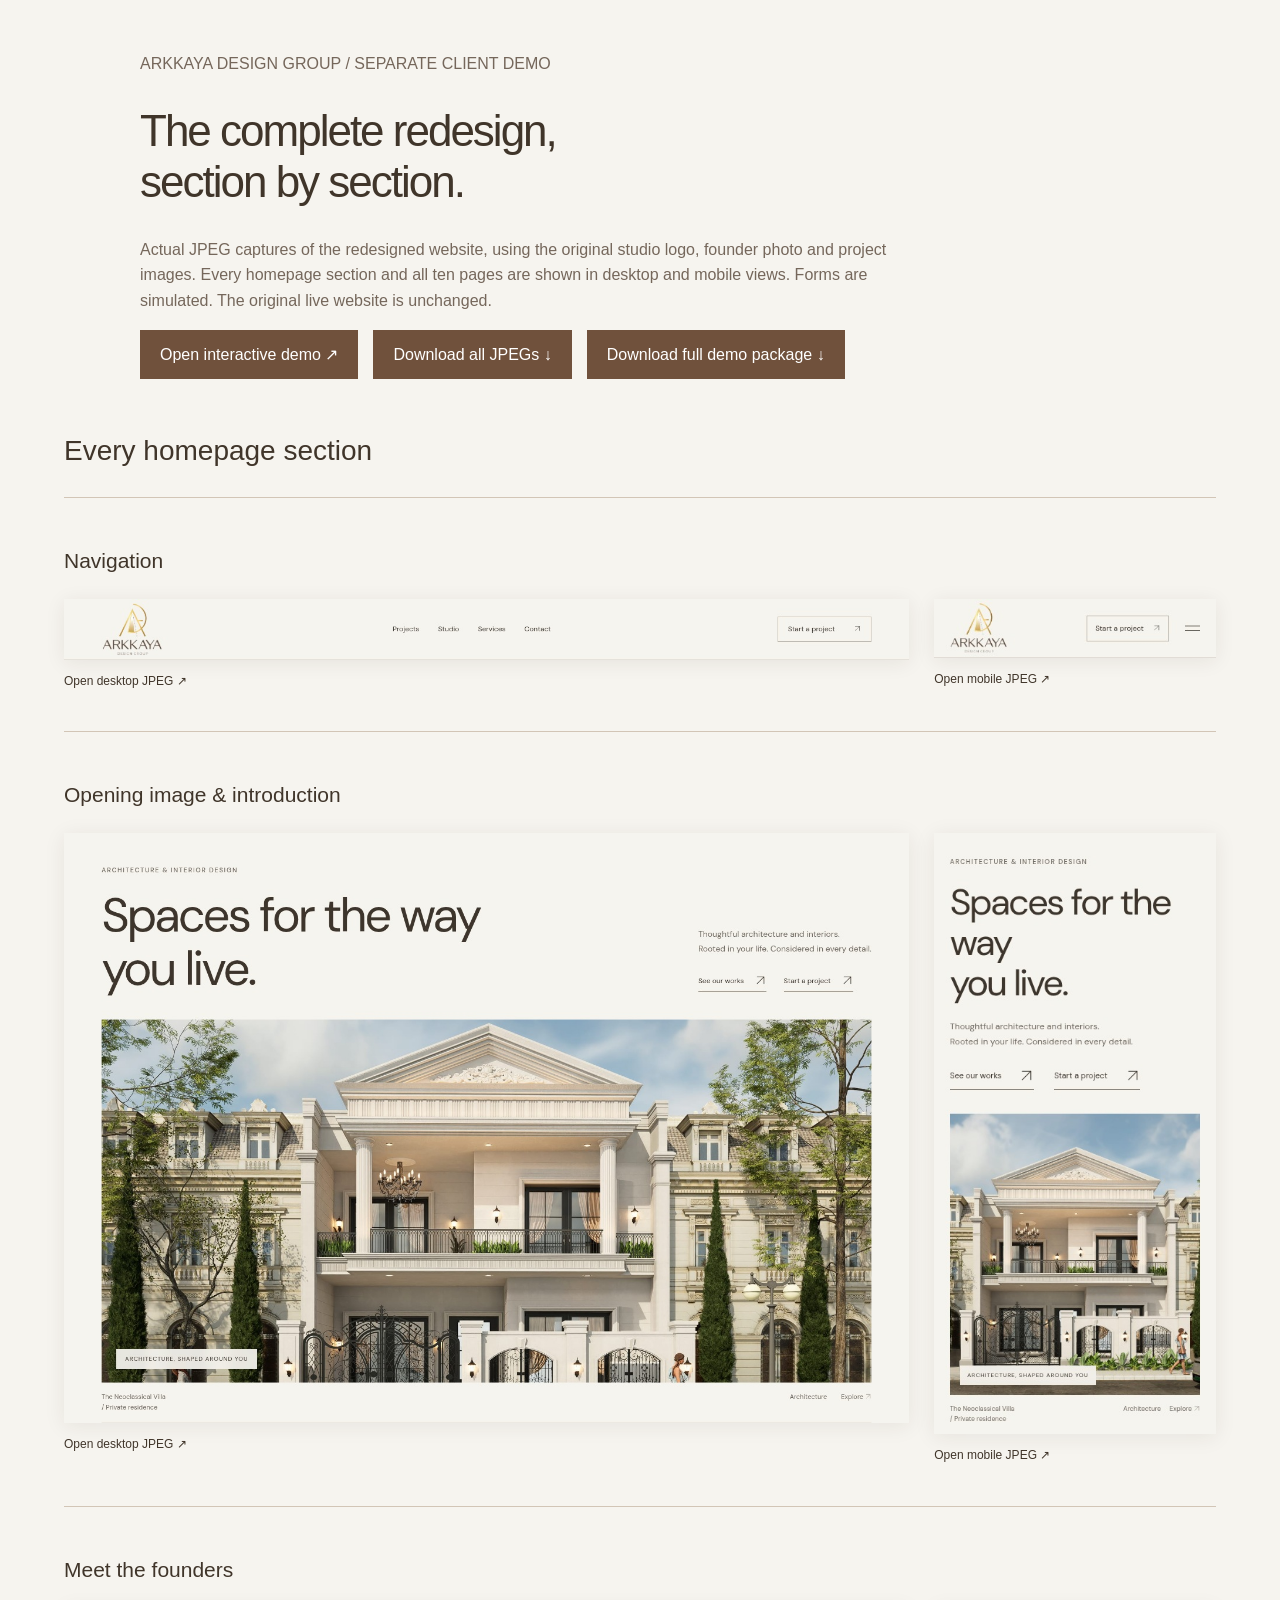
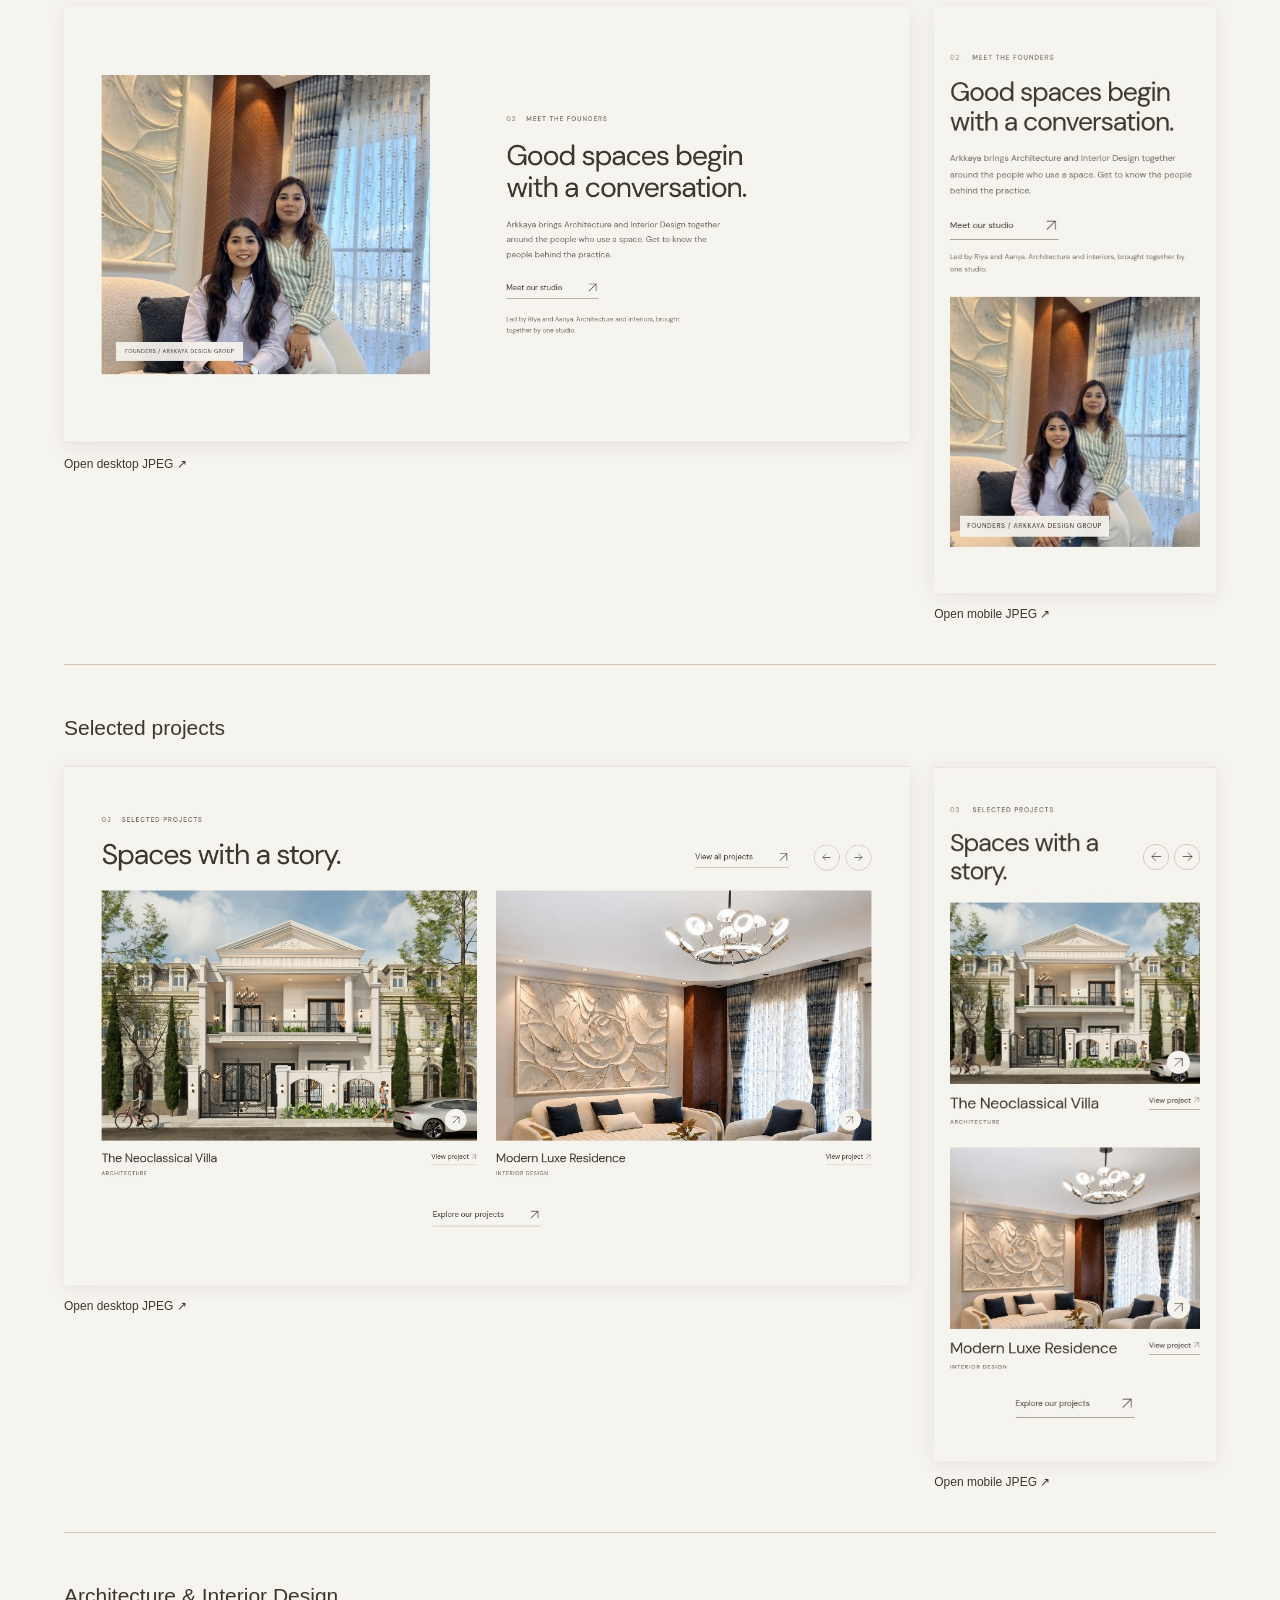
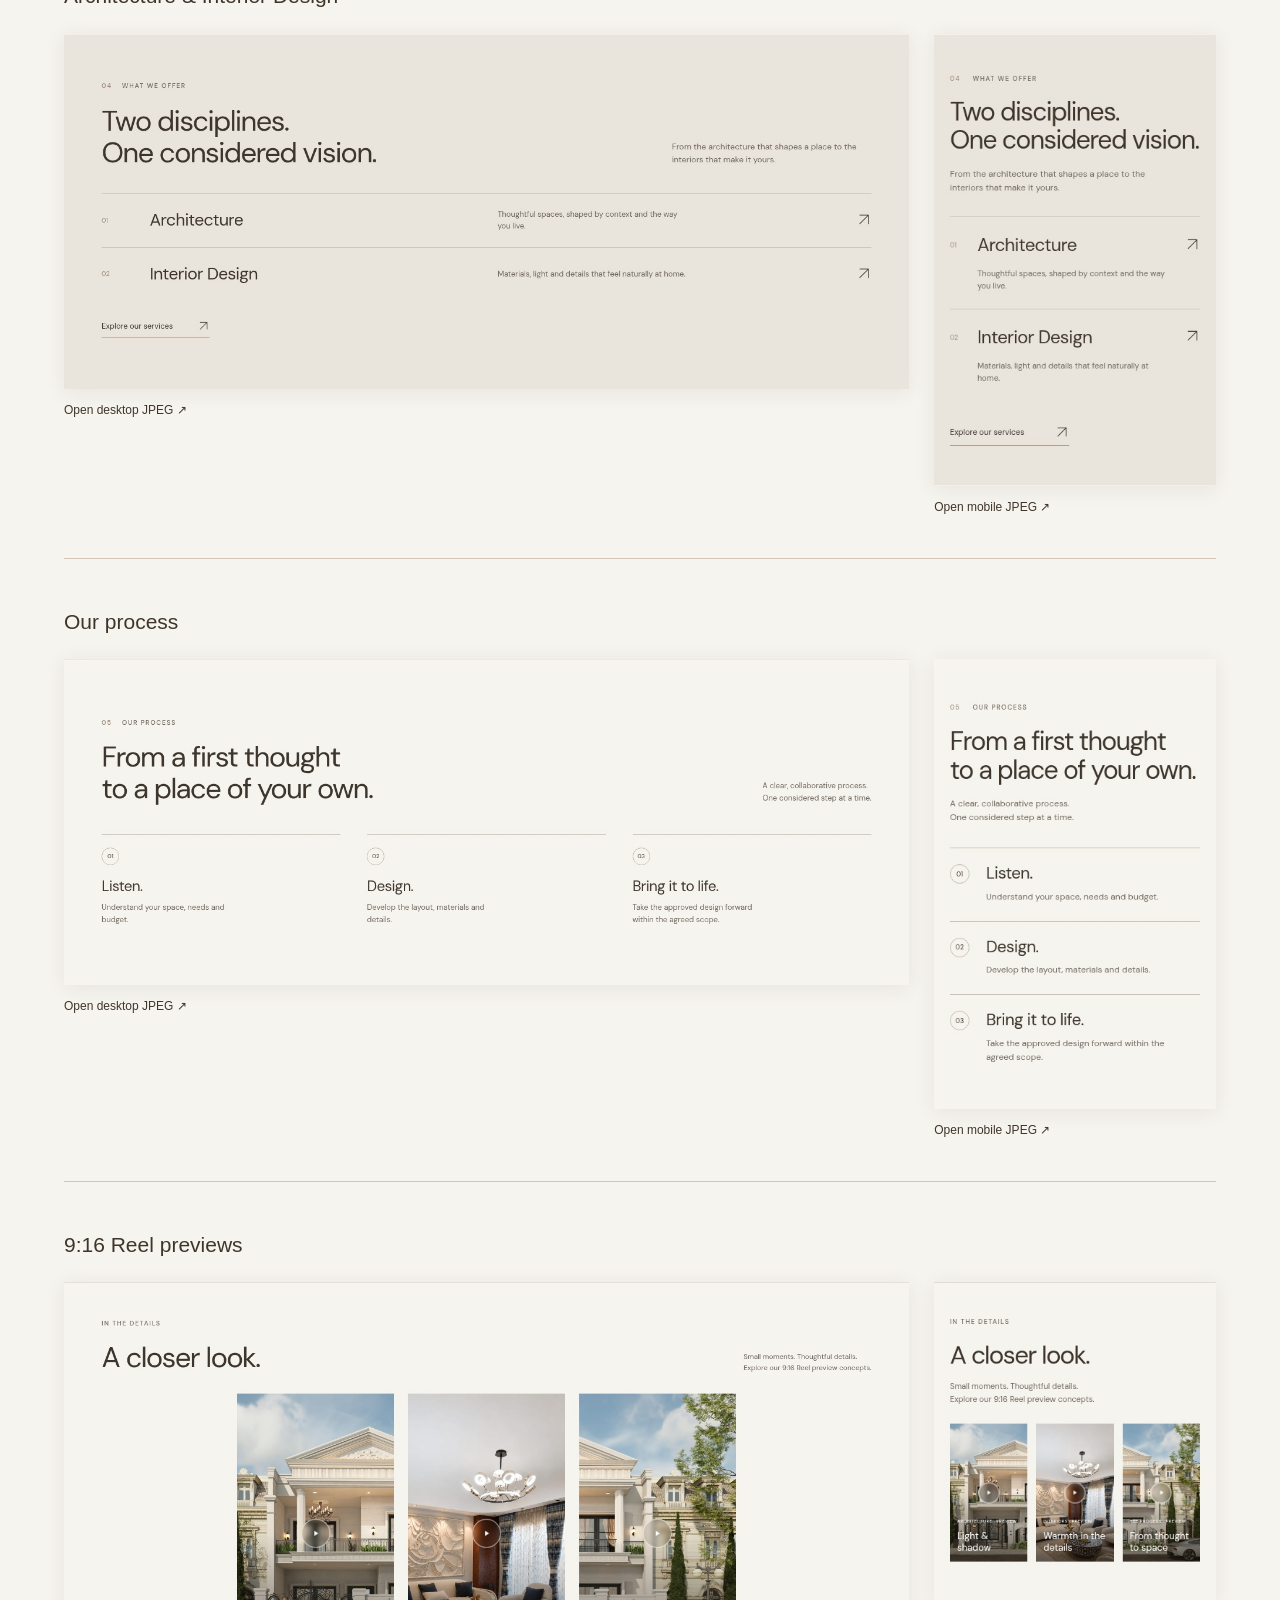
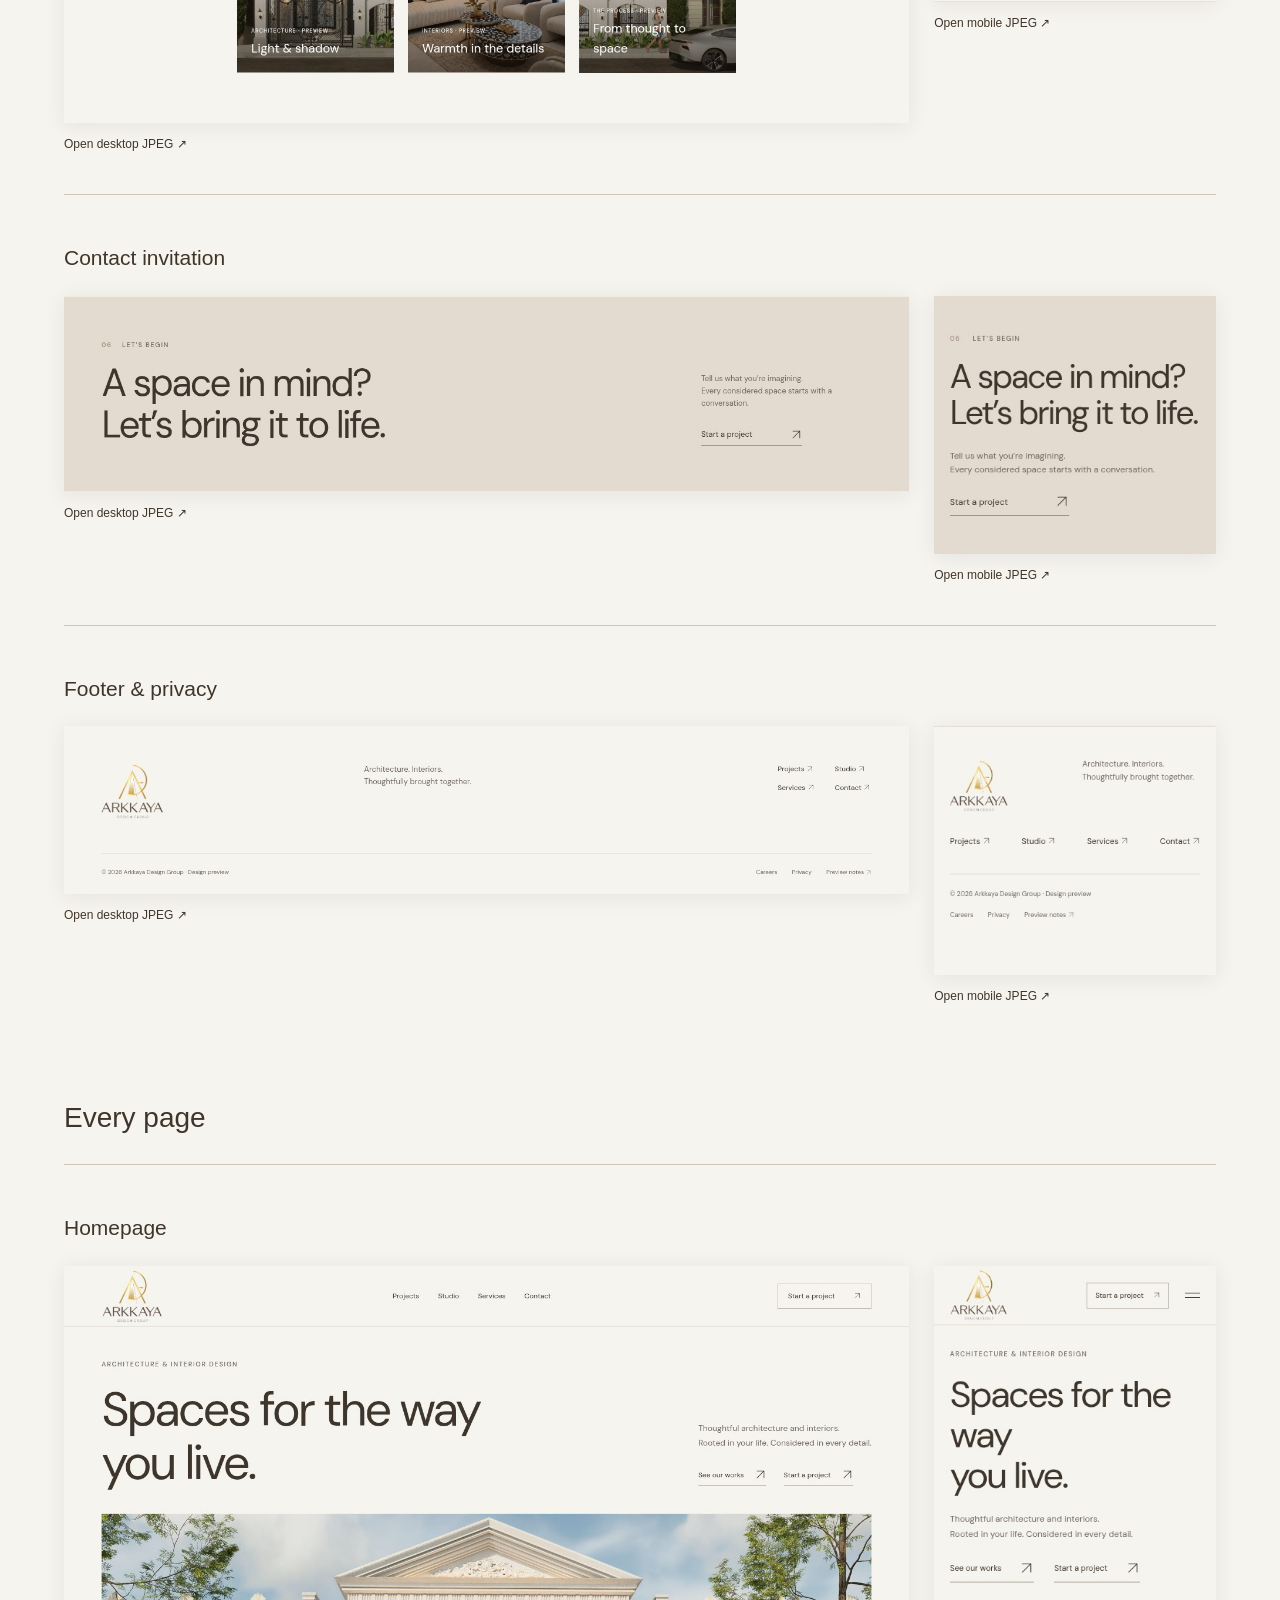
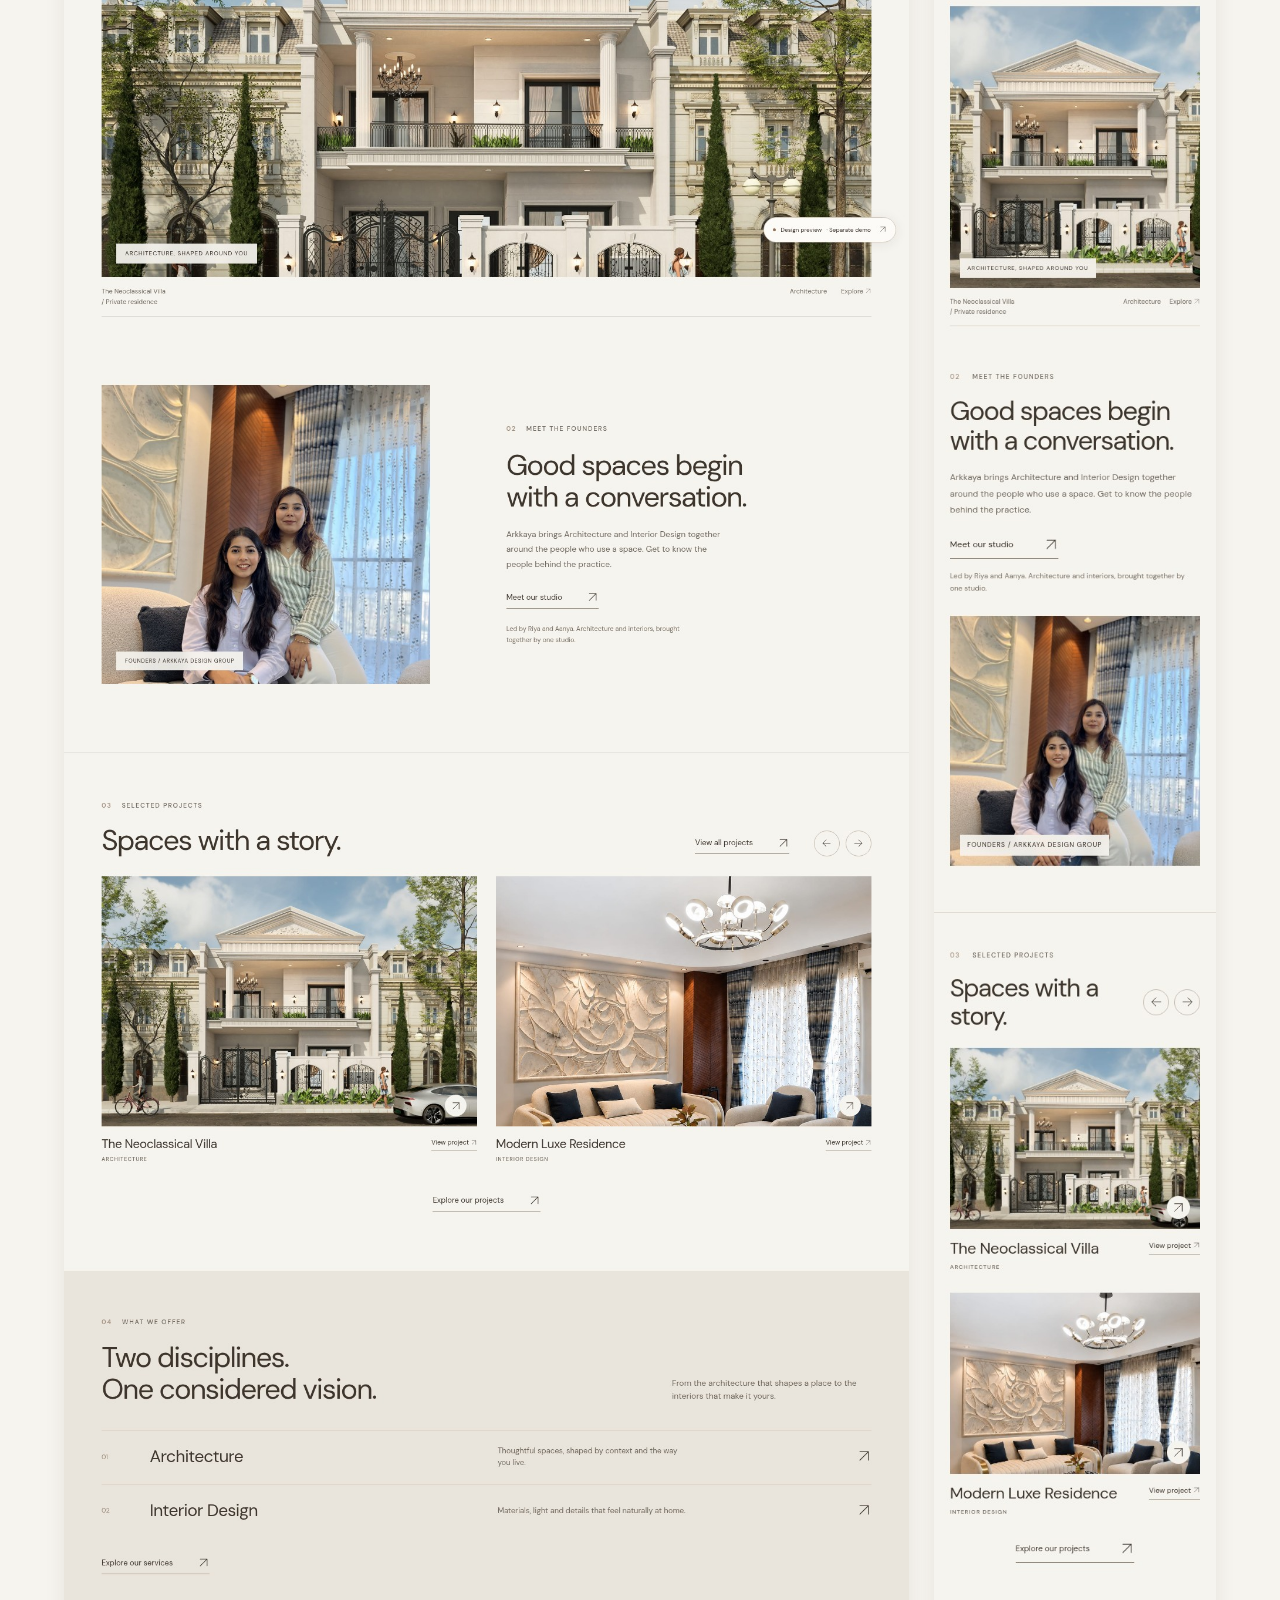
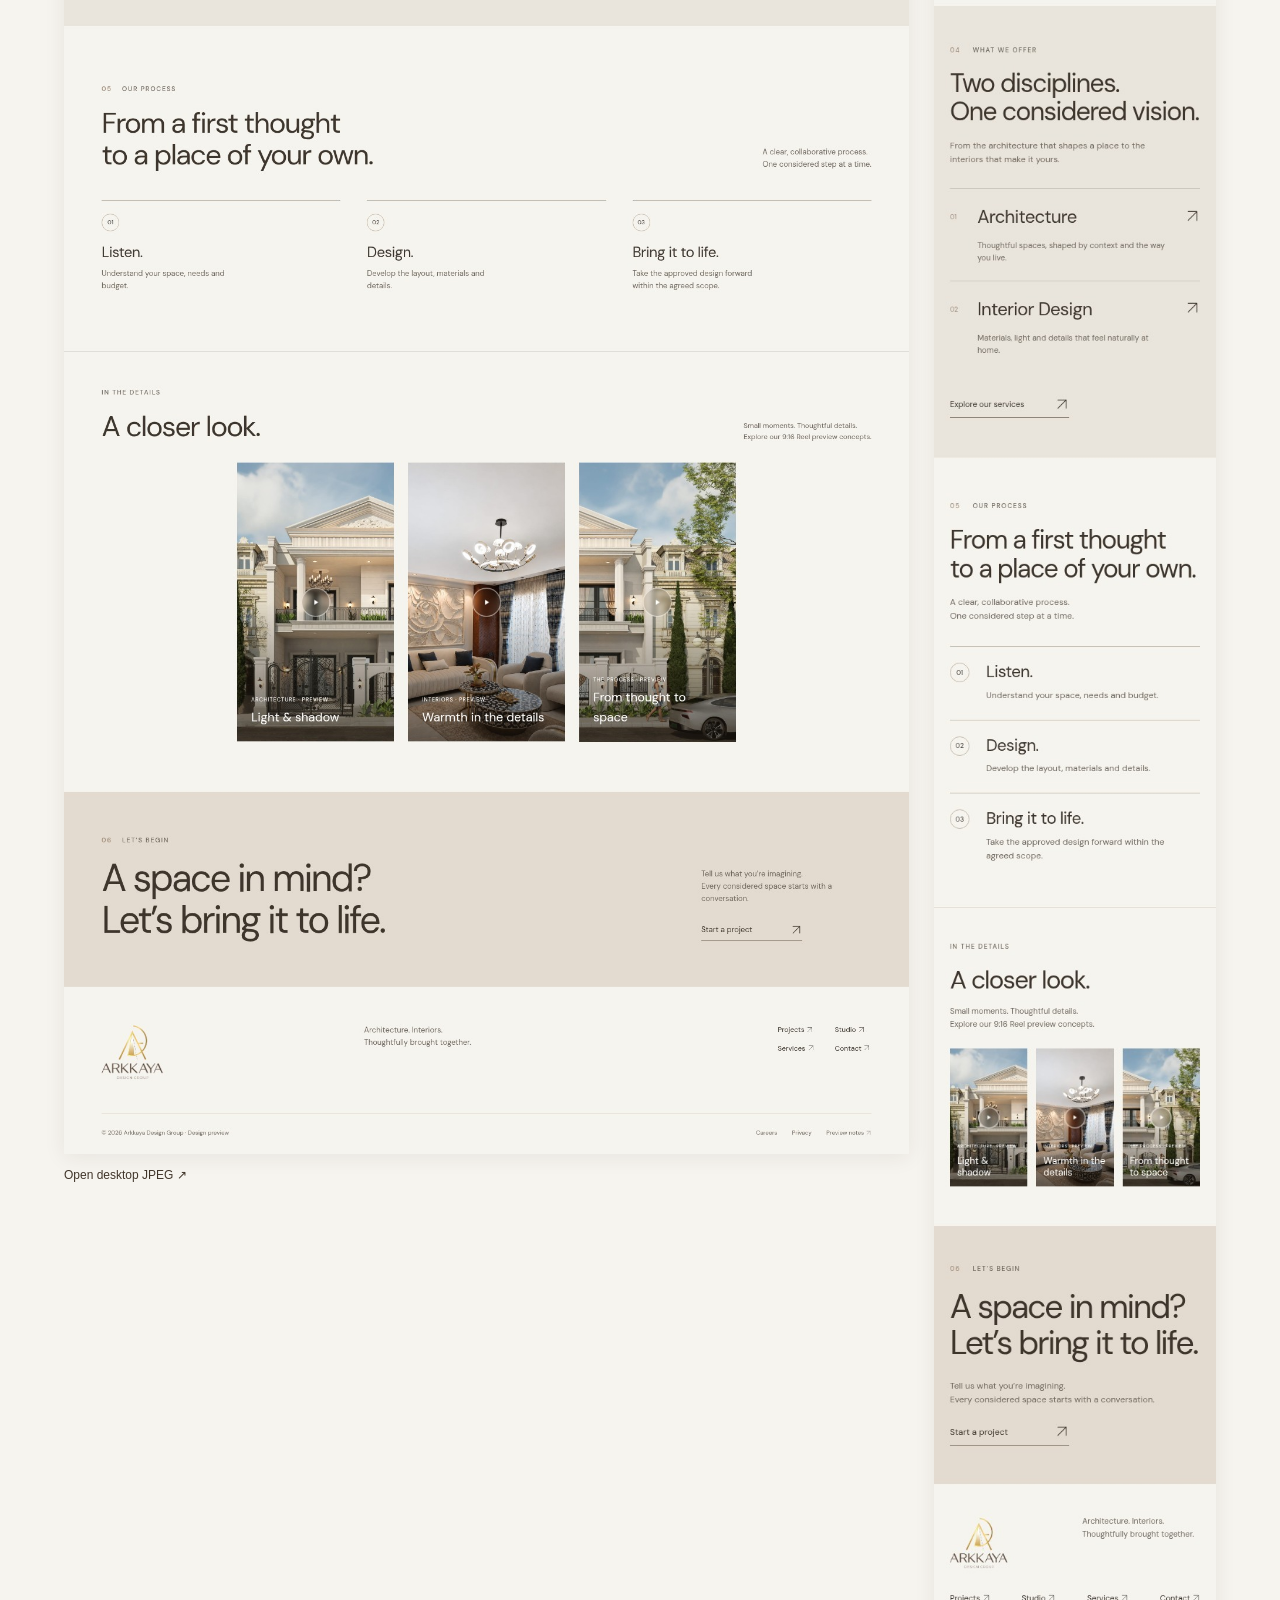
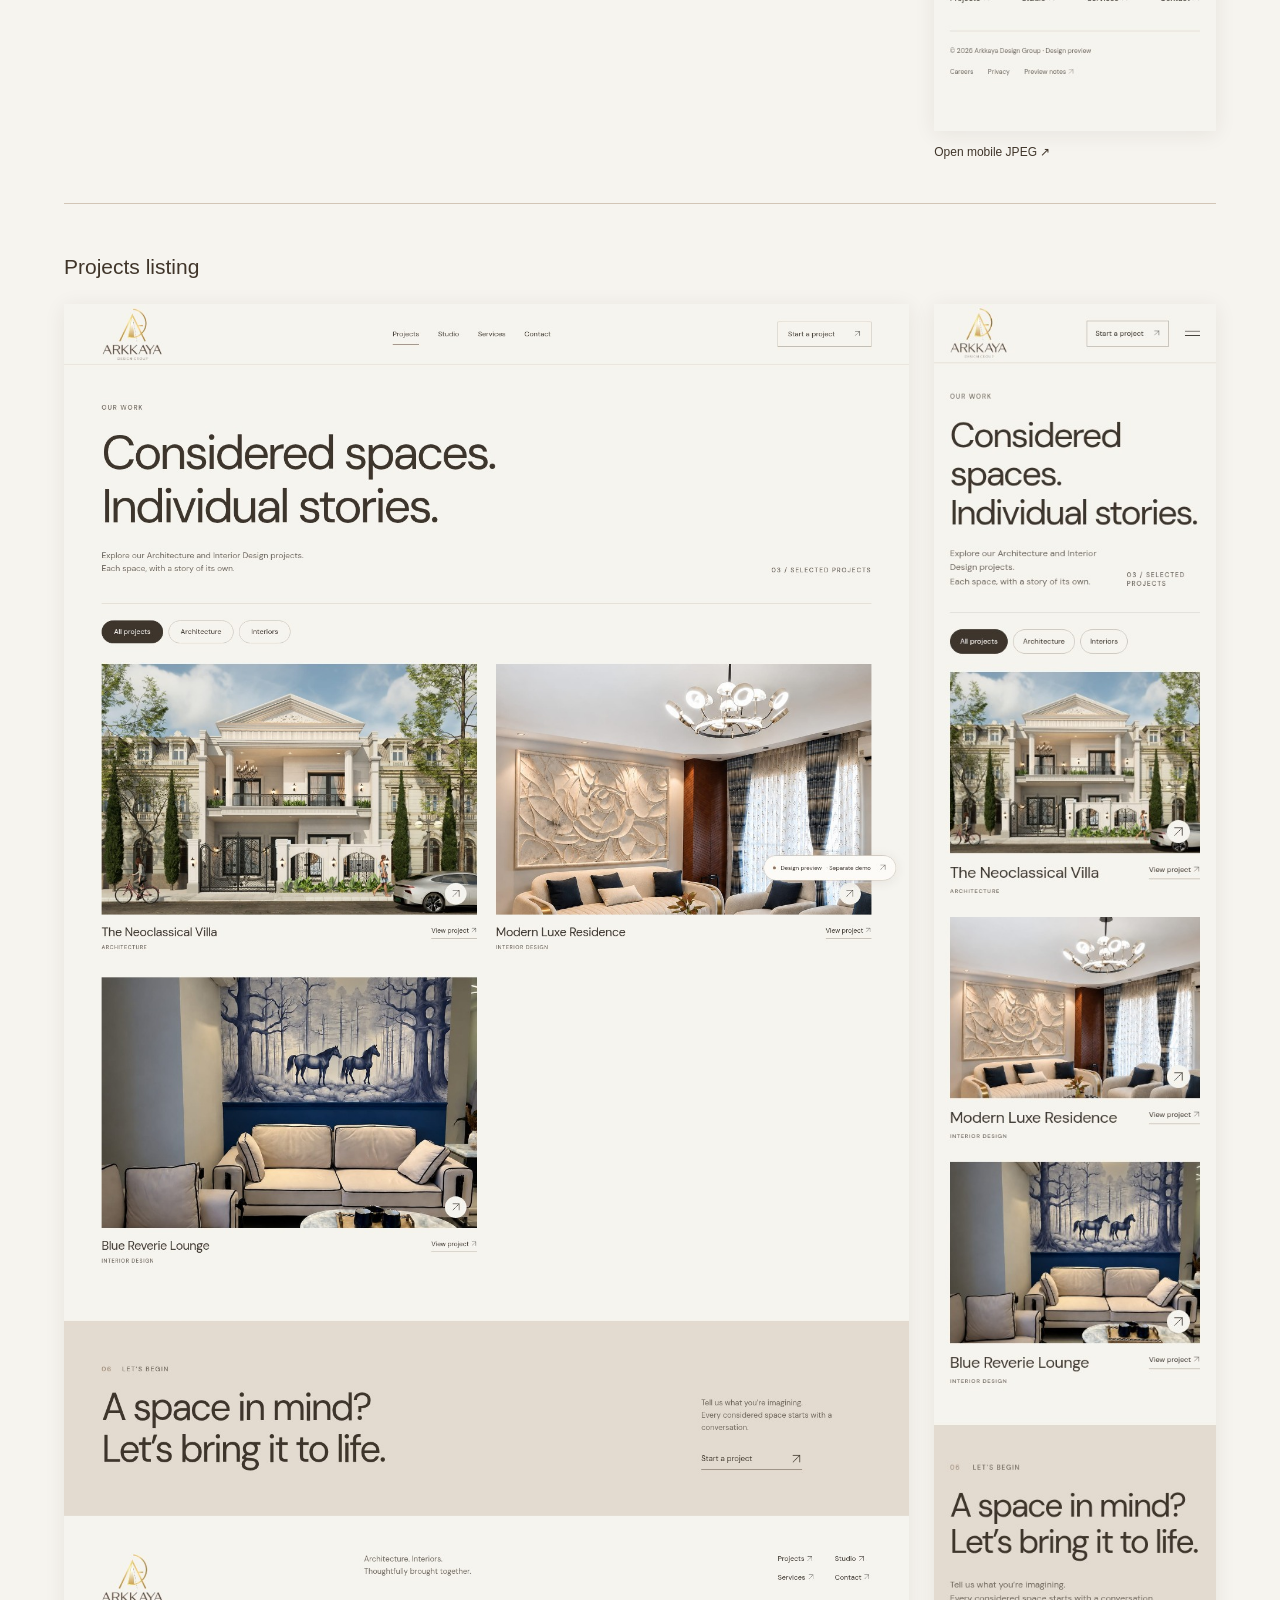
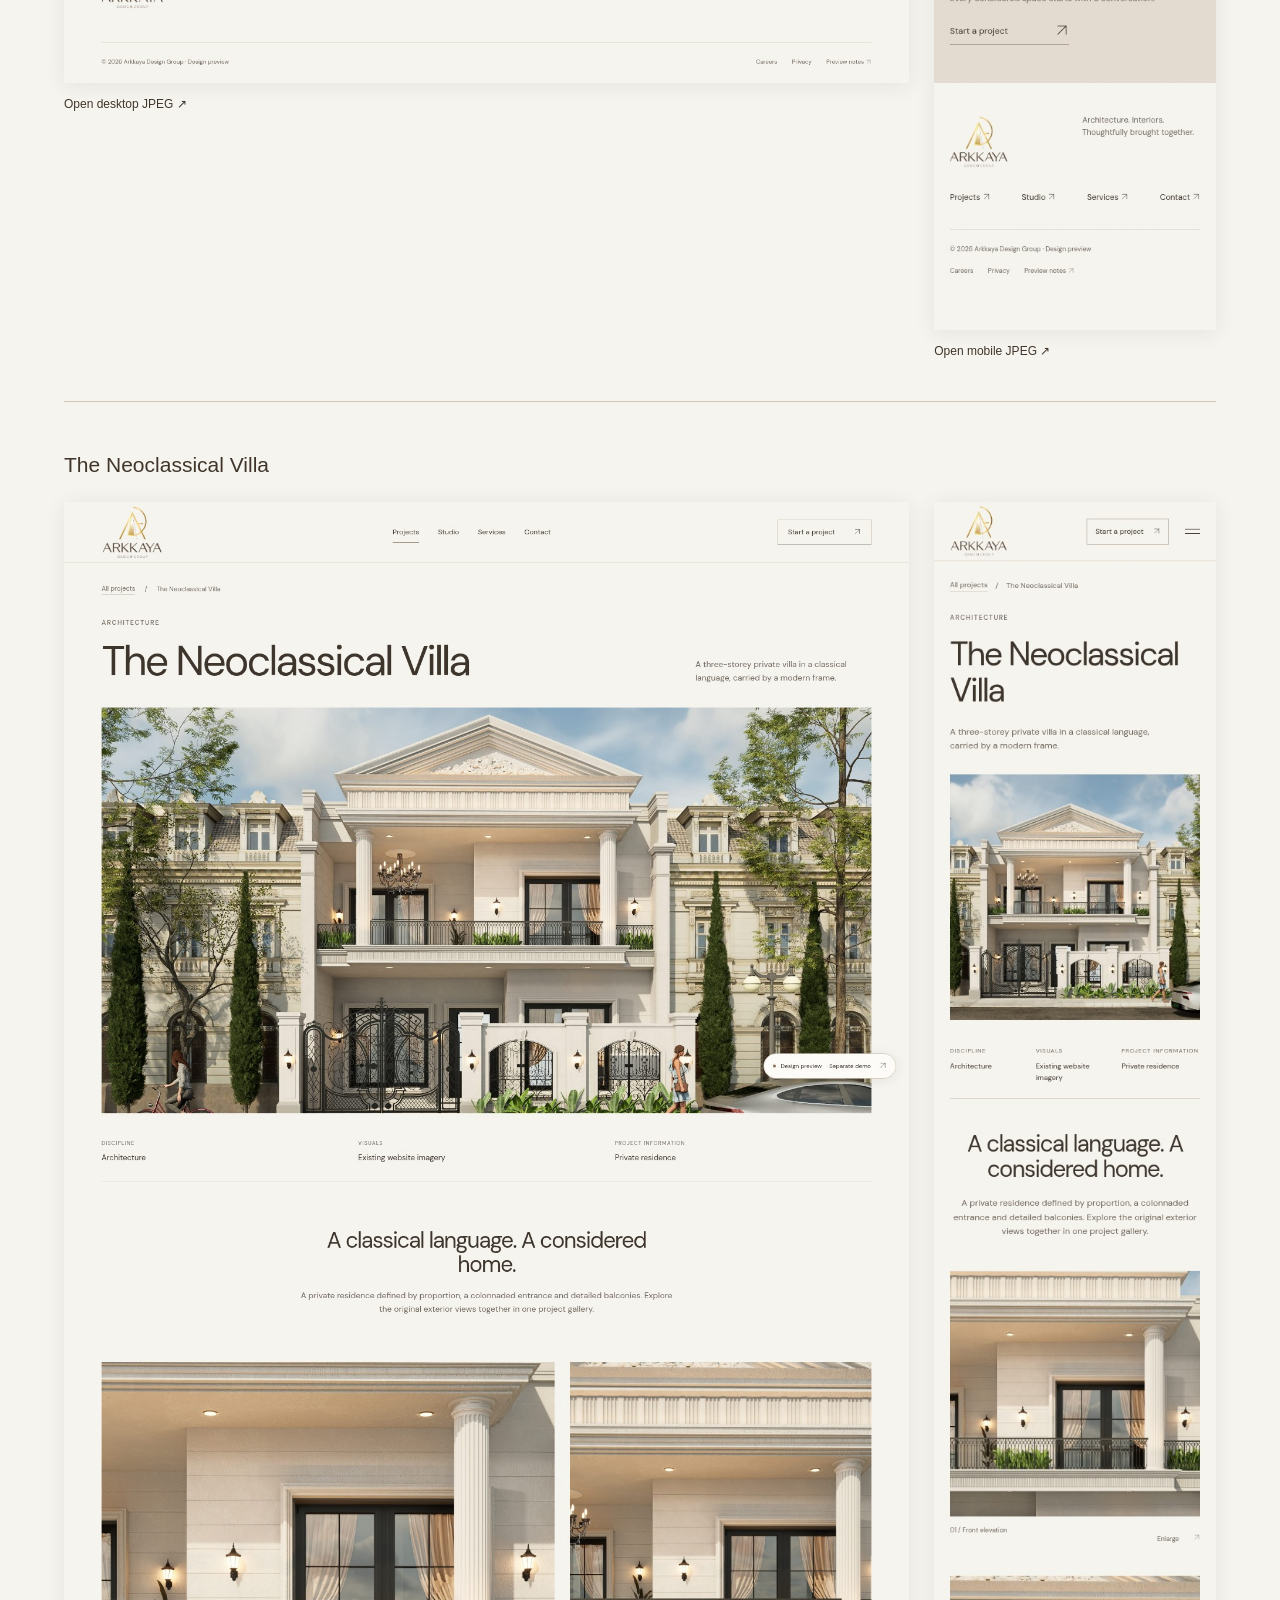
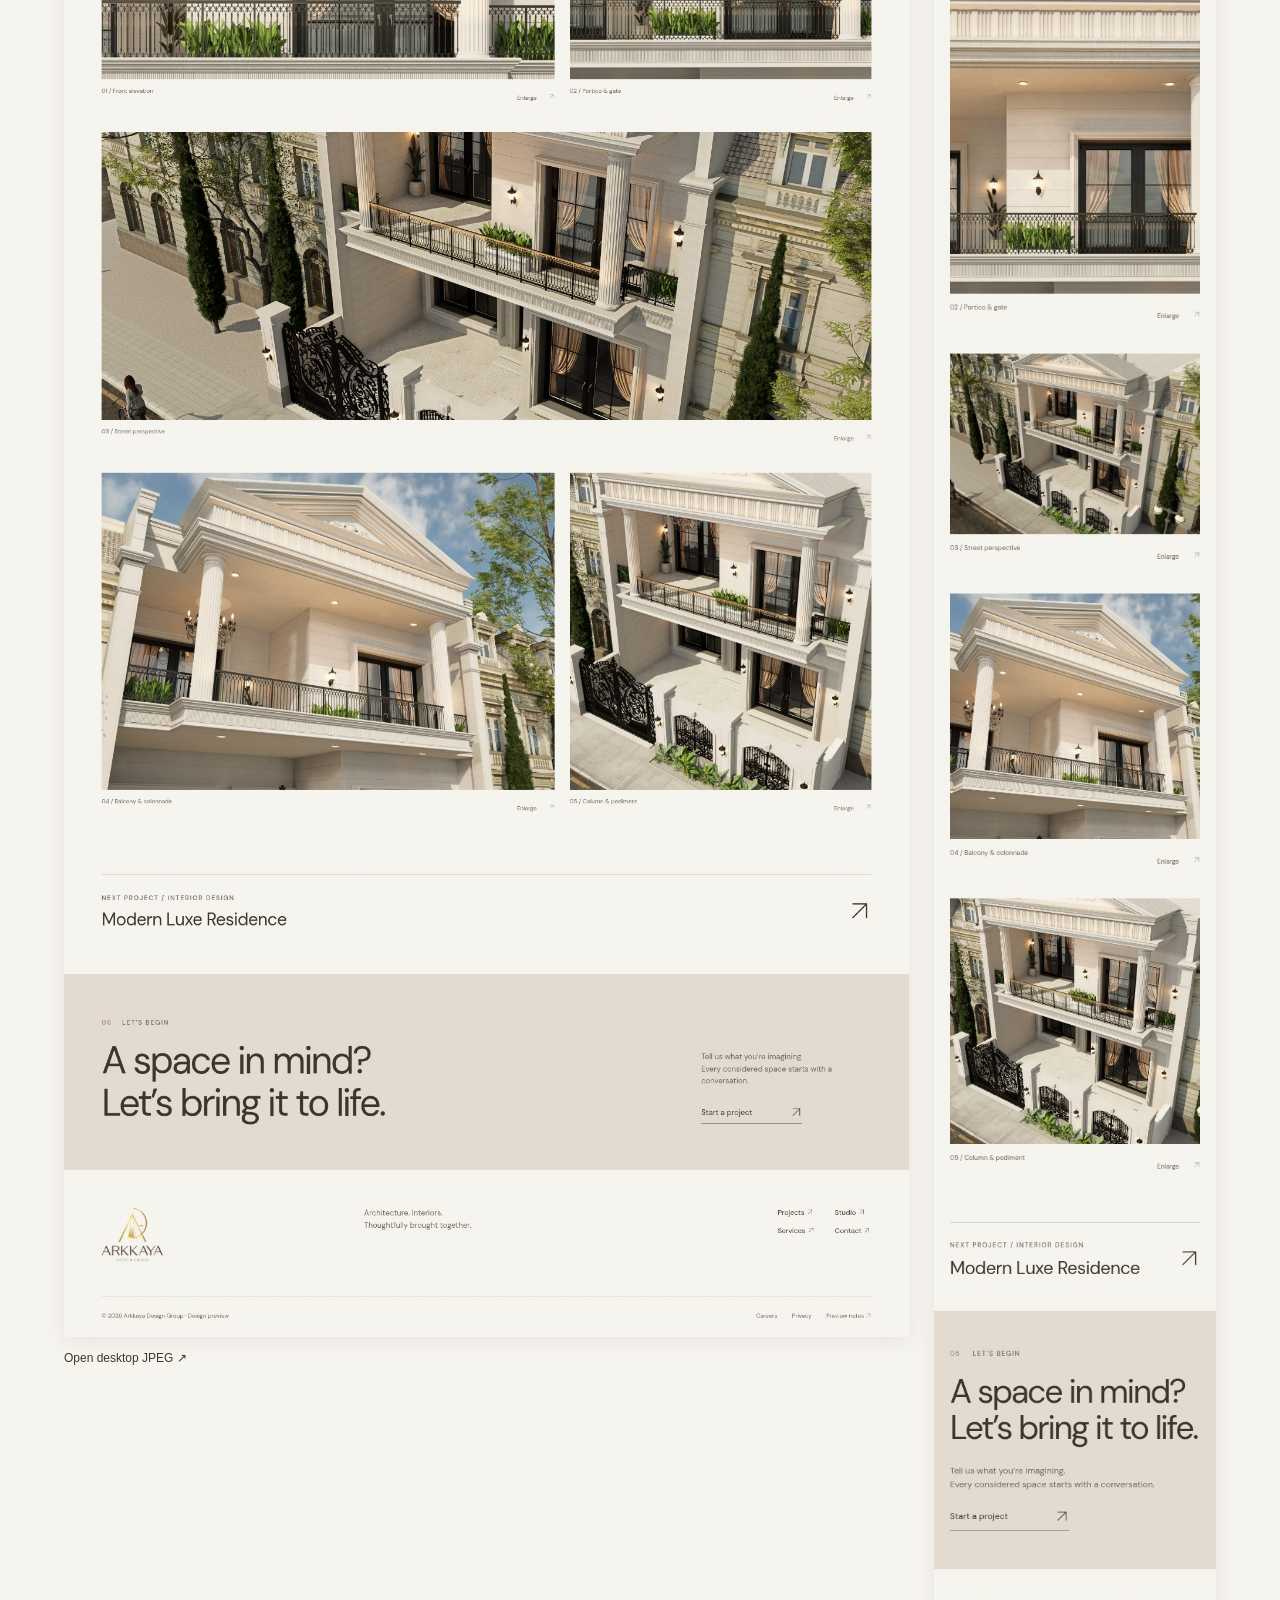
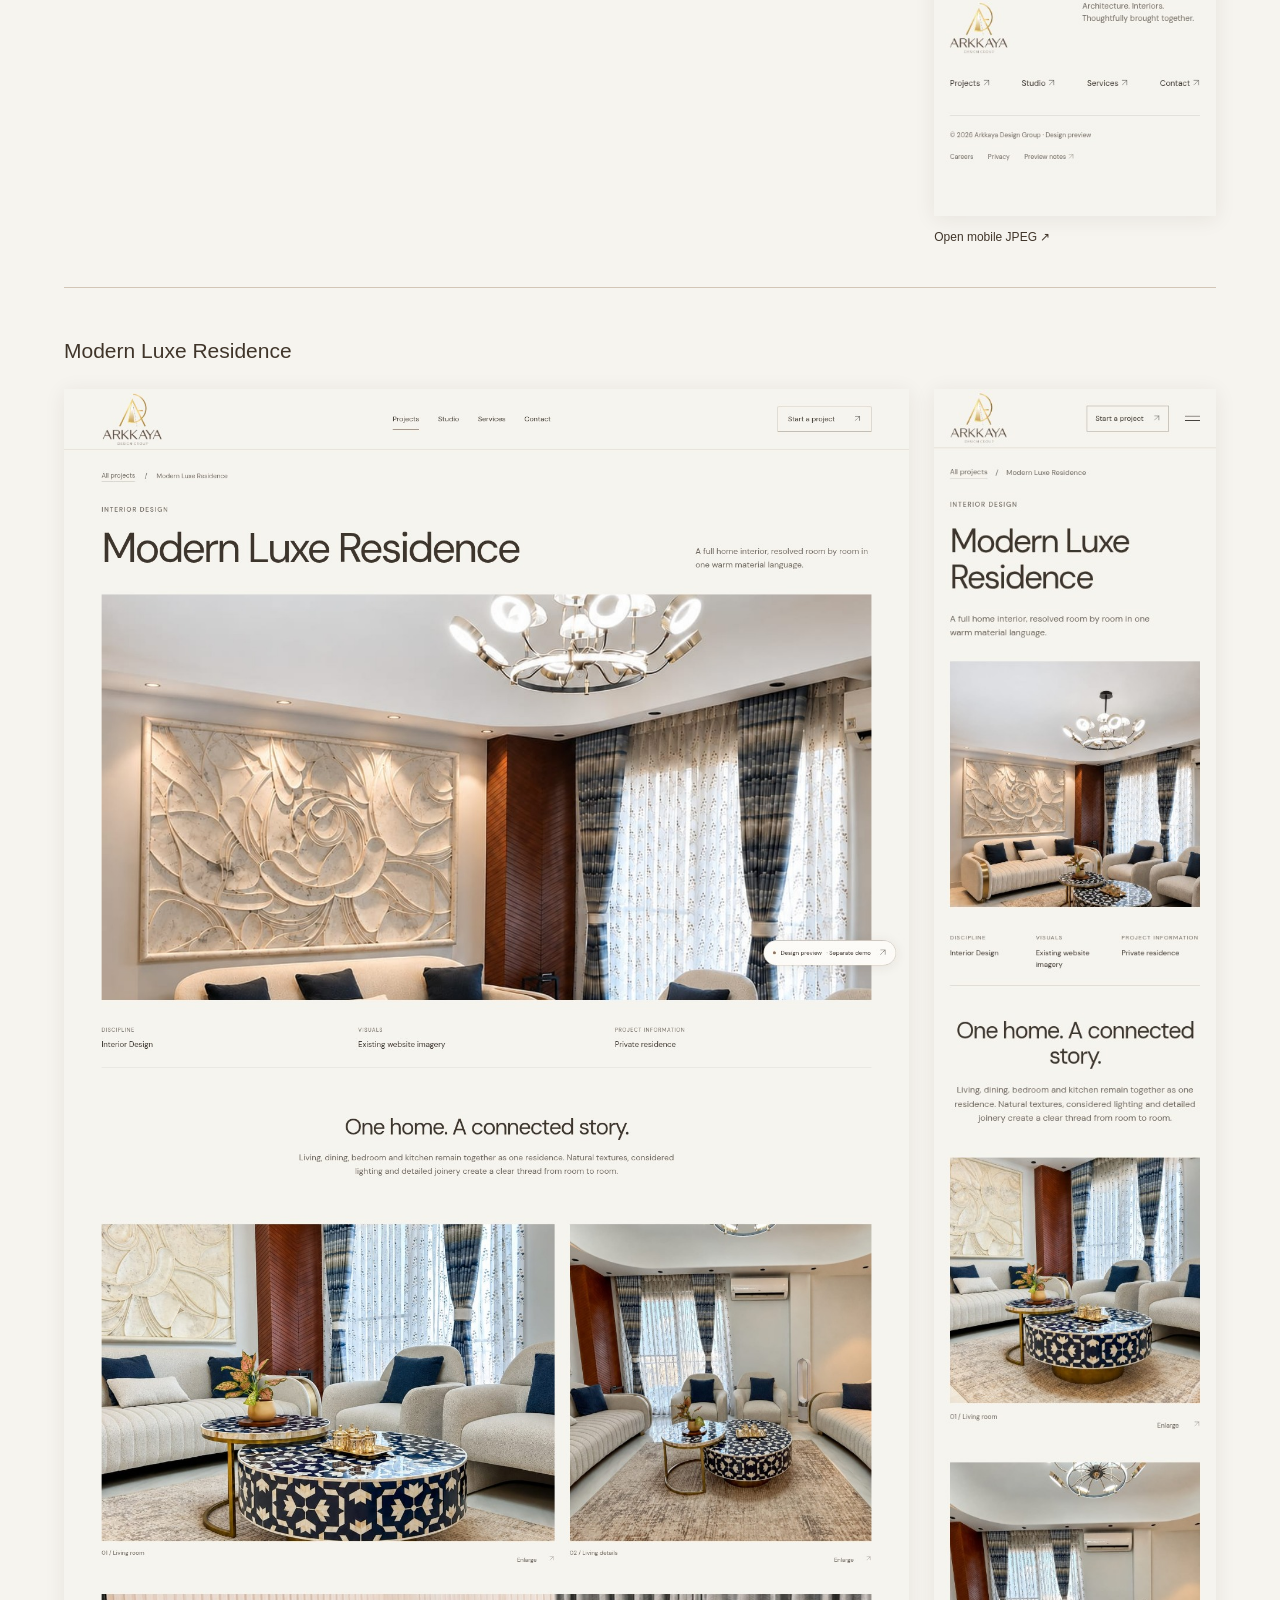
==== arkkaya-demo/review.html @ f7130bdd "Add separate Arkkaya redesign demo and section-by-section JPEG previews" ====
<!doctype html><html lang="en"><meta charset="UTF-8"><meta name="viewport" content="width=device-width,initial-scale=1"><meta name="robots" content="noindex,nofollow"><title>Arkkaya — Client review gallery</title><style>*{box-sizing:border-box}body{margin:0;background:#f6f4ef;color:#40352a;font:16px/1.6 Arial,sans-serif;padding:35px 5vw}header{max-width:1000px;margin:0 auto 45px}h1{font-size:44px;font-weight:400;line-height:1.15;letter-spacing:-2px}p{max-width:780px;color:#75675b}nav{display:flex;gap:15px;flex-wrap:wrap}nav a{padding:12px 20px;background:#70513c;color:white;text-decoration:none}section{max-width:1280px;margin:50px auto}h2{font-size:28px;font-weight:400}article{padding:25px 0 40px;border-top:1px solid #d2c5b6}h3{font-size:21px;font-weight:400}.views{display:grid;grid-template-columns:3fr 1fr;gap:25px;align-items:start}a{color:inherit;text-decoration:none}img{width:100%;display:block;box-shadow:0 3px 20px #392c1914}span{display:block;font-size:12px;margin-top:12px}@media(max-width:600px){body{padding:20px}h1{font-size:35px}.views{grid-template-columns:1fr}.views>a:last-child{max-width:240px}nav a{font-size:12px}}</style><header><p>ARKKAYA DESIGN GROUP / SEPARATE CLIENT DEMO</p><h1>The complete redesign,<br>section by section.</h1><p>Actual JPEG captures of the redesigned website, using the original studio logo, founder photo and project images. Every homepage section and all ten pages are shown in desktop and mobile views. Forms are simulated. The original live website is unchanged.</p><nav><a href="index.html">Open interactive demo ↗</a><a href="deliverables/Arkkaya-All-JPEG-Previews.zip">Download all JPEGs ↓</a><a href="deliverables/Arkaya-Website-Review.zip">Download full demo package ↓</a></nav></header><section><h2>Every homepage section</h2><article><h3>Navigation</h3><div class="views"><a href="previews/section-01-navigation-desktop.jpg" target="_blank"><img src="previews/section-01-navigation-desktop.jpg" alt="Desktop Navigation" loading="lazy"><span>Open desktop JPEG ↗</span></a><a href="previews/section-01-navigation-mobile.jpg" target="_blank"><img src="previews/section-01-navigation-mobile.jpg" alt="Mobile Navigation" loading="lazy"><span>Open mobile JPEG ↗</span></a></div></article><article><h3>Opening image &amp; introduction</h3><div class="views"><a href="previews/section-02-opening-desktop.jpg" target="_blank"><img src="previews/section-02-opening-desktop.jpg" alt="Desktop Opening image &amp; introduction" loading="lazy"><span>Open desktop JPEG ↗</span></a><a href="previews/section-02-opening-mobile.jpg" target="_blank"><img src="previews/section-02-opening-mobile.jpg" alt="Mobile Opening image &amp; introduction" loading="lazy"><span>Open mobile JPEG ↗</span></a></div></article><article><h3>Meet the founders</h3><div class="views"><a href="previews/section-03-founders-desktop.jpg" target="_blank"><img src="previews/section-03-founders-desktop.jpg" alt="Desktop Meet the founders" loading="lazy"><span>Open desktop JPEG ↗</span></a><a href="previews/section-03-founders-mobile.jpg" target="_blank"><img src="previews/section-03-founders-mobile.jpg" alt="Mobile Meet the founders" loading="lazy"><span>Open mobile JPEG ↗</span></a></div></article><article><h3>Selected projects</h3><div class="views"><a href="previews/section-04-selected-projects-desktop.jpg" target="_blank"><img src="previews/section-04-selected-projects-desktop.jpg" alt="Desktop Selected projects" loading="lazy"><span>Open desktop JPEG ↗</span></a><a href="previews/section-04-selected-projects-mobile.jpg" target="_blank"><img src="previews/section-04-selected-projects-mobile.jpg" alt="Mobile Selected projects" loading="lazy"><span>Open mobile JPEG ↗</span></a></div></article><article><h3>Architecture &amp; Interior Design</h3><div class="views"><a href="previews/section-05-services-desktop.jpg" target="_blank"><img src="previews/section-05-services-desktop.jpg" alt="Desktop Architecture &amp; Interior Design" loading="lazy"><span>Open desktop JPEG ↗</span></a><a href="previews/section-05-services-mobile.jpg" target="_blank"><img src="previews/section-05-services-mobile.jpg" alt="Mobile Architecture &amp; Interior Design" loading="lazy"><span>Open mobile JPEG ↗</span></a></div></article><article><h3>Our process</h3><div class="views"><a href="previews/section-06-process-desktop.jpg" target="_blank"><img src="previews/section-06-process-desktop.jpg" alt="Desktop Our process" loading="lazy"><span>Open desktop JPEG ↗</span></a><a href="previews/section-06-process-mobile.jpg" target="_blank"><img src="previews/section-06-process-mobile.jpg" alt="Mobile Our process" loading="lazy"><span>Open mobile JPEG ↗</span></a></div></article><article><h3>9:16 Reel previews</h3><div class="views"><a href="previews/section-07-reels-desktop.jpg" target="_blank"><img src="previews/section-07-reels-desktop.jpg" alt="Desktop 9:16 Reel previews" loading="lazy"><span>Open desktop JPEG ↗</span></a><a href="previews/section-07-reels-mobile.jpg" target="_blank"><img src="previews/section-07-reels-mobile.jpg" alt="Mobile 9:16 Reel previews" loading="lazy"><span>Open mobile JPEG ↗</span></a></div></article><article><h3>Contact invitation</h3><div class="views"><a href="previews/section-08-contact-desktop.jpg" target="_blank"><img src="previews/section-08-contact-desktop.jpg" alt="Desktop Contact invitation" loading="lazy"><span>Open desktop JPEG ↗</span></a><a href="previews/section-08-contact-mobile.jpg" target="_blank"><img src="previews/section-08-contact-mobile.jpg" alt="Mobile Contact invitation" loading="lazy"><span>Open mobile JPEG ↗</span></a></div></article><article><h3>Footer &amp; privacy</h3><div class="views"><a href="previews/section-09-footer-desktop.jpg" target="_blank"><img src="previews/section-09-footer-desktop.jpg" alt="Desktop Footer &amp; privacy" loading="lazy"><span>Open desktop JPEG ↗</span></a><a href="previews/section-09-footer-mobile.jpg" target="_blank"><img src="previews/section-09-footer-mobile.jpg" alt="Mobile Footer &amp; privacy" loading="lazy"><span>Open mobile JPEG ↗</span></a></div></article></section><section><h2>Every page</h2><article><h3>Homepage</h3><div class="views"><a href="previews/page-01-homepage-desktop.jpg" target="_blank"><img src="previews/page-01-homepage-desktop.jpg" alt="Desktop Homepage" loading="lazy"><span>Open desktop JPEG ↗</span></a><a href="previews/page-01-homepage-mobile.jpg" target="_blank"><img src="previews/page-01-homepage-mobile.jpg" alt="Mobile Homepage" loading="lazy"><span>Open mobile JPEG ↗</span></a></div></article><article><h3>Projects listing</h3><div class="views"><a href="previews/page-02-projects-desktop.jpg" target="_blank"><img src="previews/page-02-projects-desktop.jpg" alt="Desktop Projects listing" loading="lazy"><span>Open desktop JPEG ↗</span></a><a href="previews/page-02-projects-mobile.jpg" target="_blank"><img src="previews/page-02-projects-mobile.jpg" alt="Mobile Projects listing" loading="lazy"><span>Open mobile JPEG ↗</span></a></div></article><article><h3>The Neoclassical Villa</h3><div class="views"><a href="previews/page-03-villa-project-desktop.jpg" target="_blank"><img src="previews/page-03-villa-project-desktop.jpg" alt="Desktop The Neoclassical Villa" loading="lazy"><span>Open desktop JPEG ↗</span></a><a href="previews/page-03-villa-project-mobile.jpg" target="_blank"><img src="previews/page-03-villa-project-mobile.jpg" alt="Mobile The Neoclassical Villa" loading="lazy"><span>Open mobile JPEG ↗</span></a></div></article><article><h3>Modern Luxe Residence</h3><div class="views"><a href="previews/page-04-residence-project-desktop.jpg" target="_blank"><img src="previews/page-04-residence-project-desktop.jpg" alt="Desktop Modern Luxe Residence" loading="lazy"><span>Open desktop JPEG ↗</span></a><a href="previews/page-04-residence-project-mobile.jpg" target="_blank"><img src="previews/page-04-residence-project-mobile.jpg" alt="Mobile Modern Luxe Residence" loading="lazy"><span>Open mobile JPEG ↗</span></a></div></article><article><h3>Blue Reverie Lounge</h3><div class="views"><a href="previews/page-05-lounge-project-desktop.jpg" target="_blank"><img src="previews/page-05-lounge-project-desktop.jpg" alt="Desktop Blue Reverie Lounge" loading="lazy"><span>Open desktop JPEG ↗</span></a><a href="previews/page-05-lounge-project-mobile.jpg" target="_blank"><img src="previews/page-05-lounge-project-mobile.jpg" alt="Mobile Blue Reverie Lounge" loading="lazy"><span>Open mobile JPEG ↗</span></a></div></article><article><h3>Services</h3><div class="views"><a href="previews/page-06-services-desktop.jpg" target="_blank"><img src="previews/page-06-services-desktop.jpg" alt="Desktop Services" loading="lazy"><span>Open desktop JPEG ↗</span></a><a href="previews/page-06-services-mobile.jpg" target="_blank"><img src="previews/page-06-services-mobile.jpg" alt="Mobile Services" loading="lazy"><span>Open mobile JPEG ↗</span></a></div></article><article><h3>Studio &amp; Founders</h3><div class="views"><a href="previews/page-07-studio-desktop.jpg" target="_blank"><img src="previews/page-07-studio-desktop.jpg" alt="Desktop Studio &amp; Founders" loading="lazy"><span>Open desktop JPEG ↗</span></a><a href="previews/page-07-studio-mobile.jpg" target="_blank"><img src="previews/page-07-studio-mobile.jpg" alt="Mobile Studio &amp; Founders" loading="lazy"><span>Open mobile JPEG ↗</span></a></div></article><article><h3>Contact</h3><div class="views"><a href="previews/page-08-contact-desktop.jpg" target="_blank"><img src="previews/page-08-contact-desktop.jpg" alt="Desktop Contact" loading="lazy"><span>Open desktop JPEG ↗</span></a><a href="previews/page-08-contact-mobile.jpg" target="_blank"><img src="previews/page-08-contact-mobile.jpg" alt="Mobile Contact" loading="lazy"><span>Open mobile JPEG ↗</span></a></div></article><article><h3>Careers</h3><div class="views"><a href="previews/page-09-careers-desktop.jpg" target="_blank"><img src="previews/page-09-careers-desktop.jpg" alt="Desktop Careers" loading="lazy"><span>Open desktop JPEG ↗</span></a><a href="previews/page-09-careers-mobile.jpg" target="_blank"><img src="previews/page-09-careers-mobile.jpg" alt="Mobile Careers" loading="lazy"><span>Open mobile JPEG ↗</span></a></div></article><article><h3>Demo privacy</h3><div class="views"><a href="previews/page-10-privacy-desktop.jpg" target="_blank"><img src="previews/page-10-privacy-desktop.jpg" alt="Desktop Demo privacy" loading="lazy"><span>Open desktop JPEG ↗</span></a><a href="previews/page-10-privacy-mobile.jpg" target="_blank"><img src="previews/page-10-privacy-mobile.jpg" alt="Mobile Demo privacy" loading="lazy"><span>Open mobile JPEG ↗</span></a></div></article></section></html>
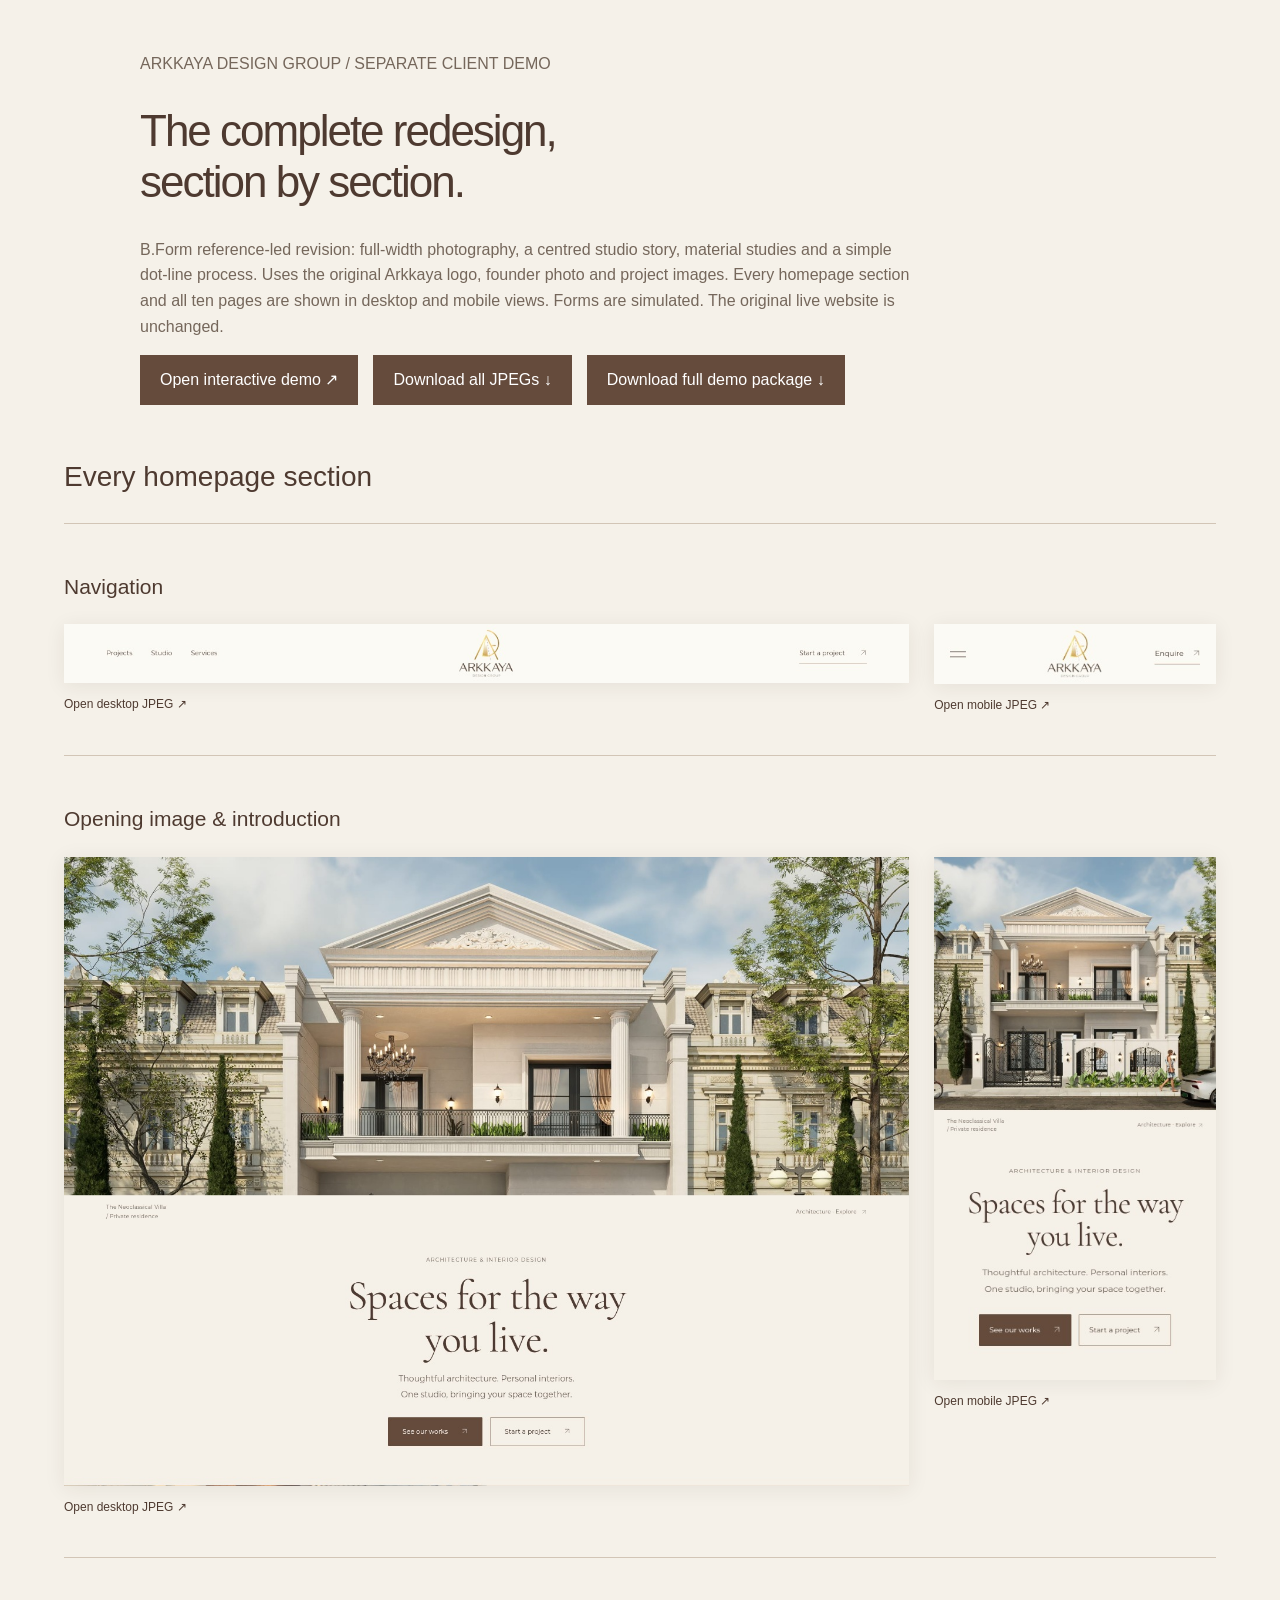
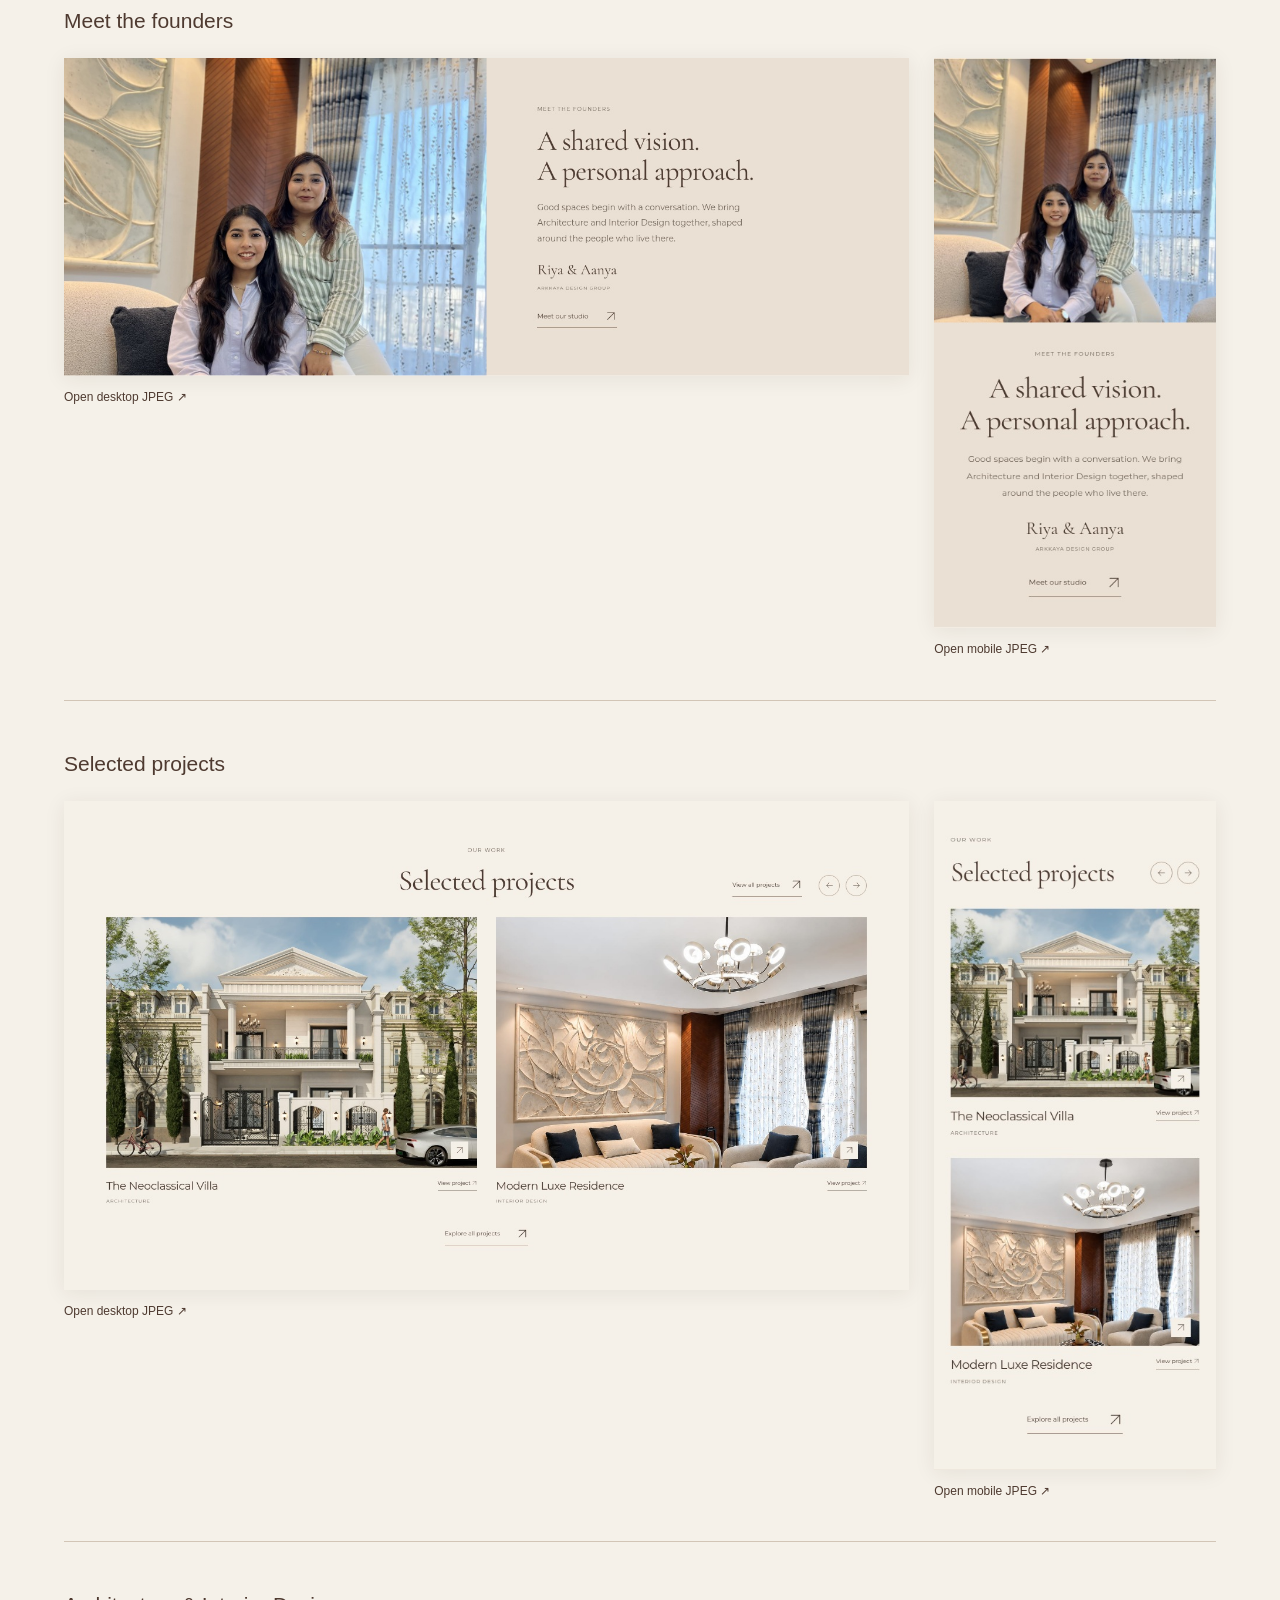
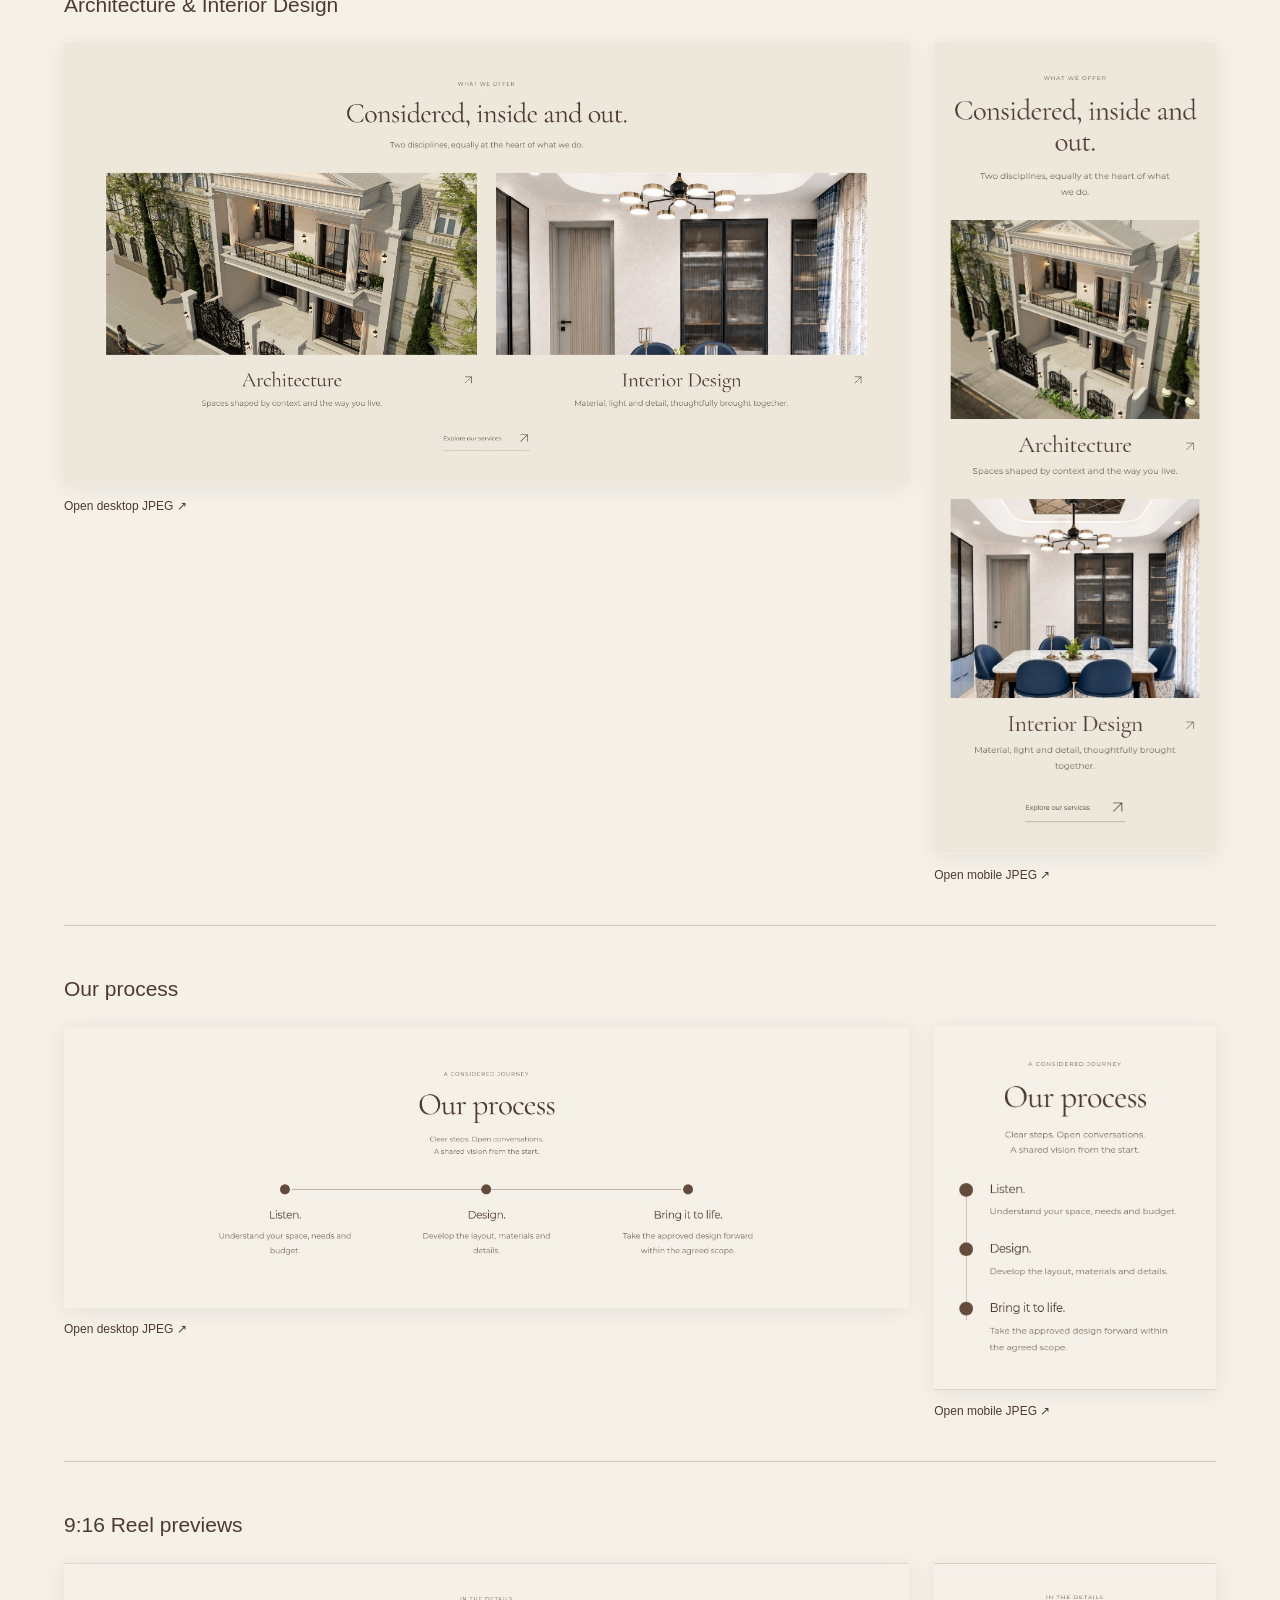
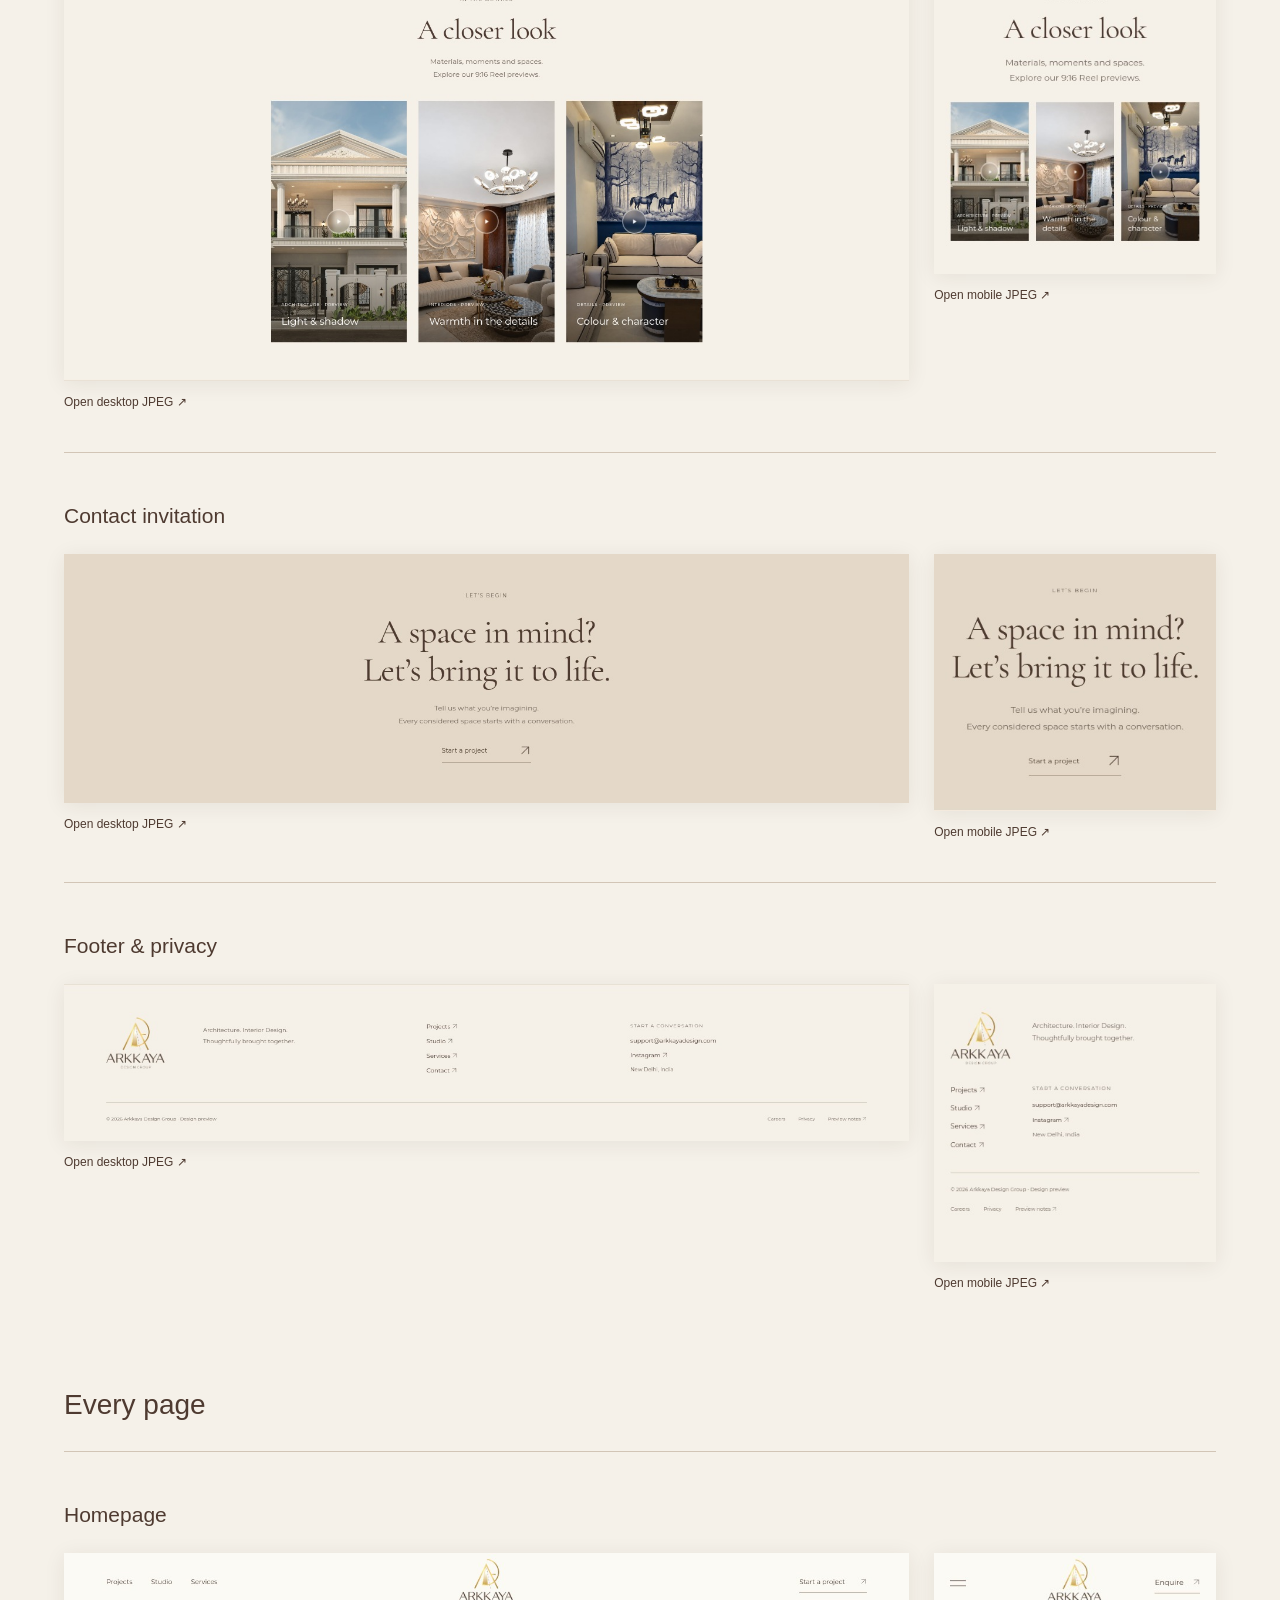
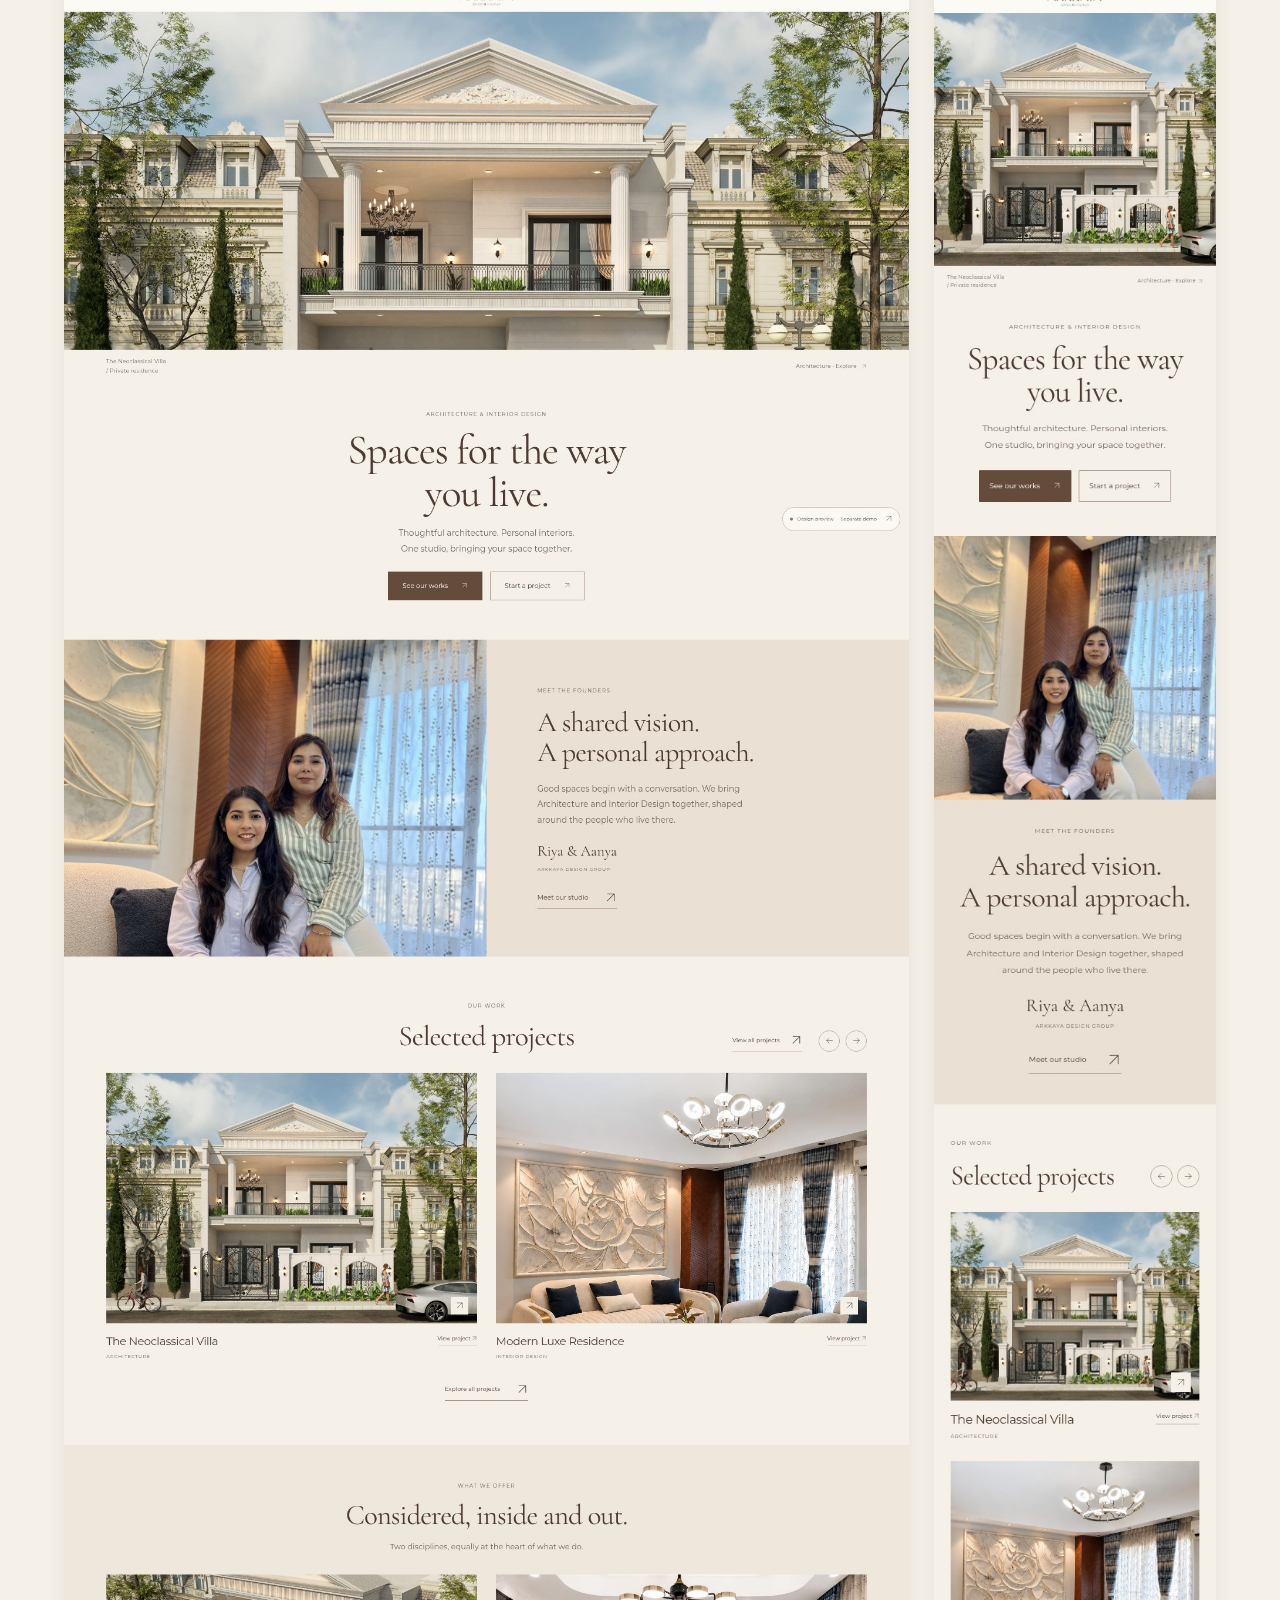
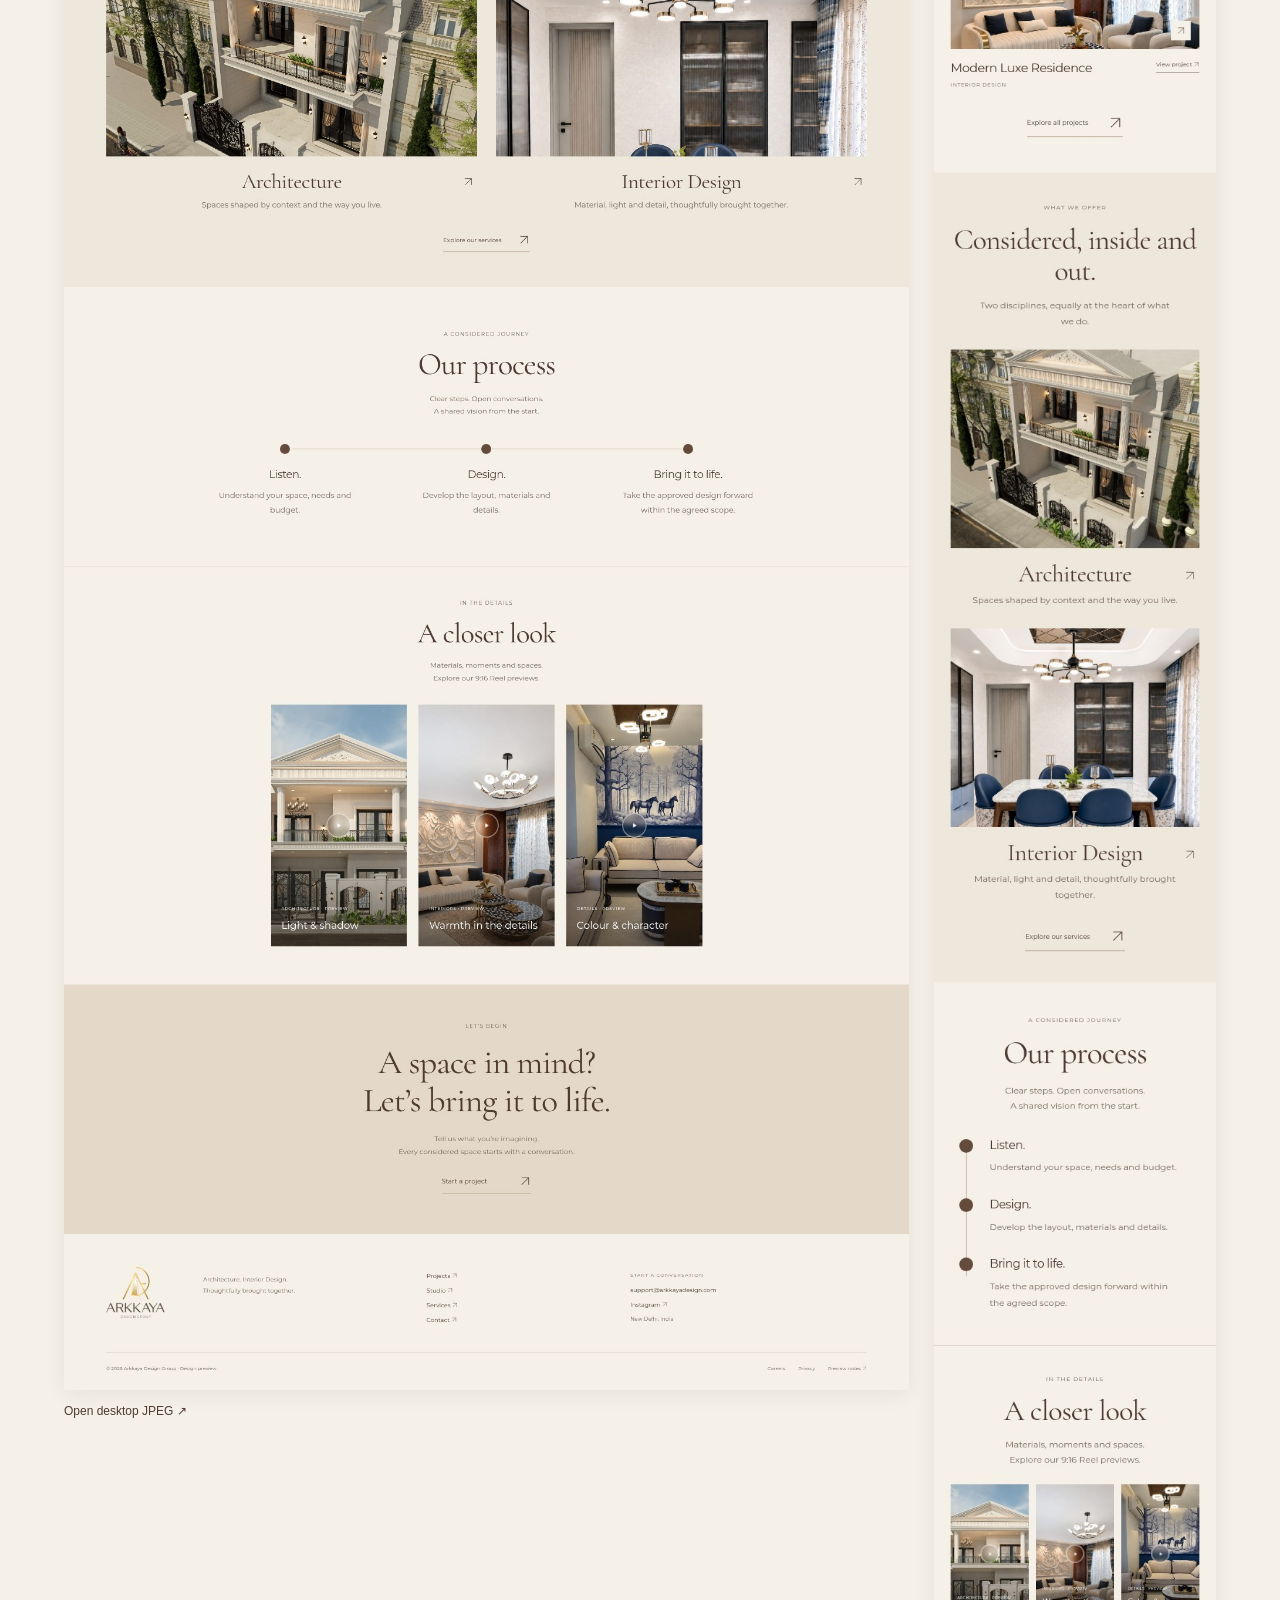
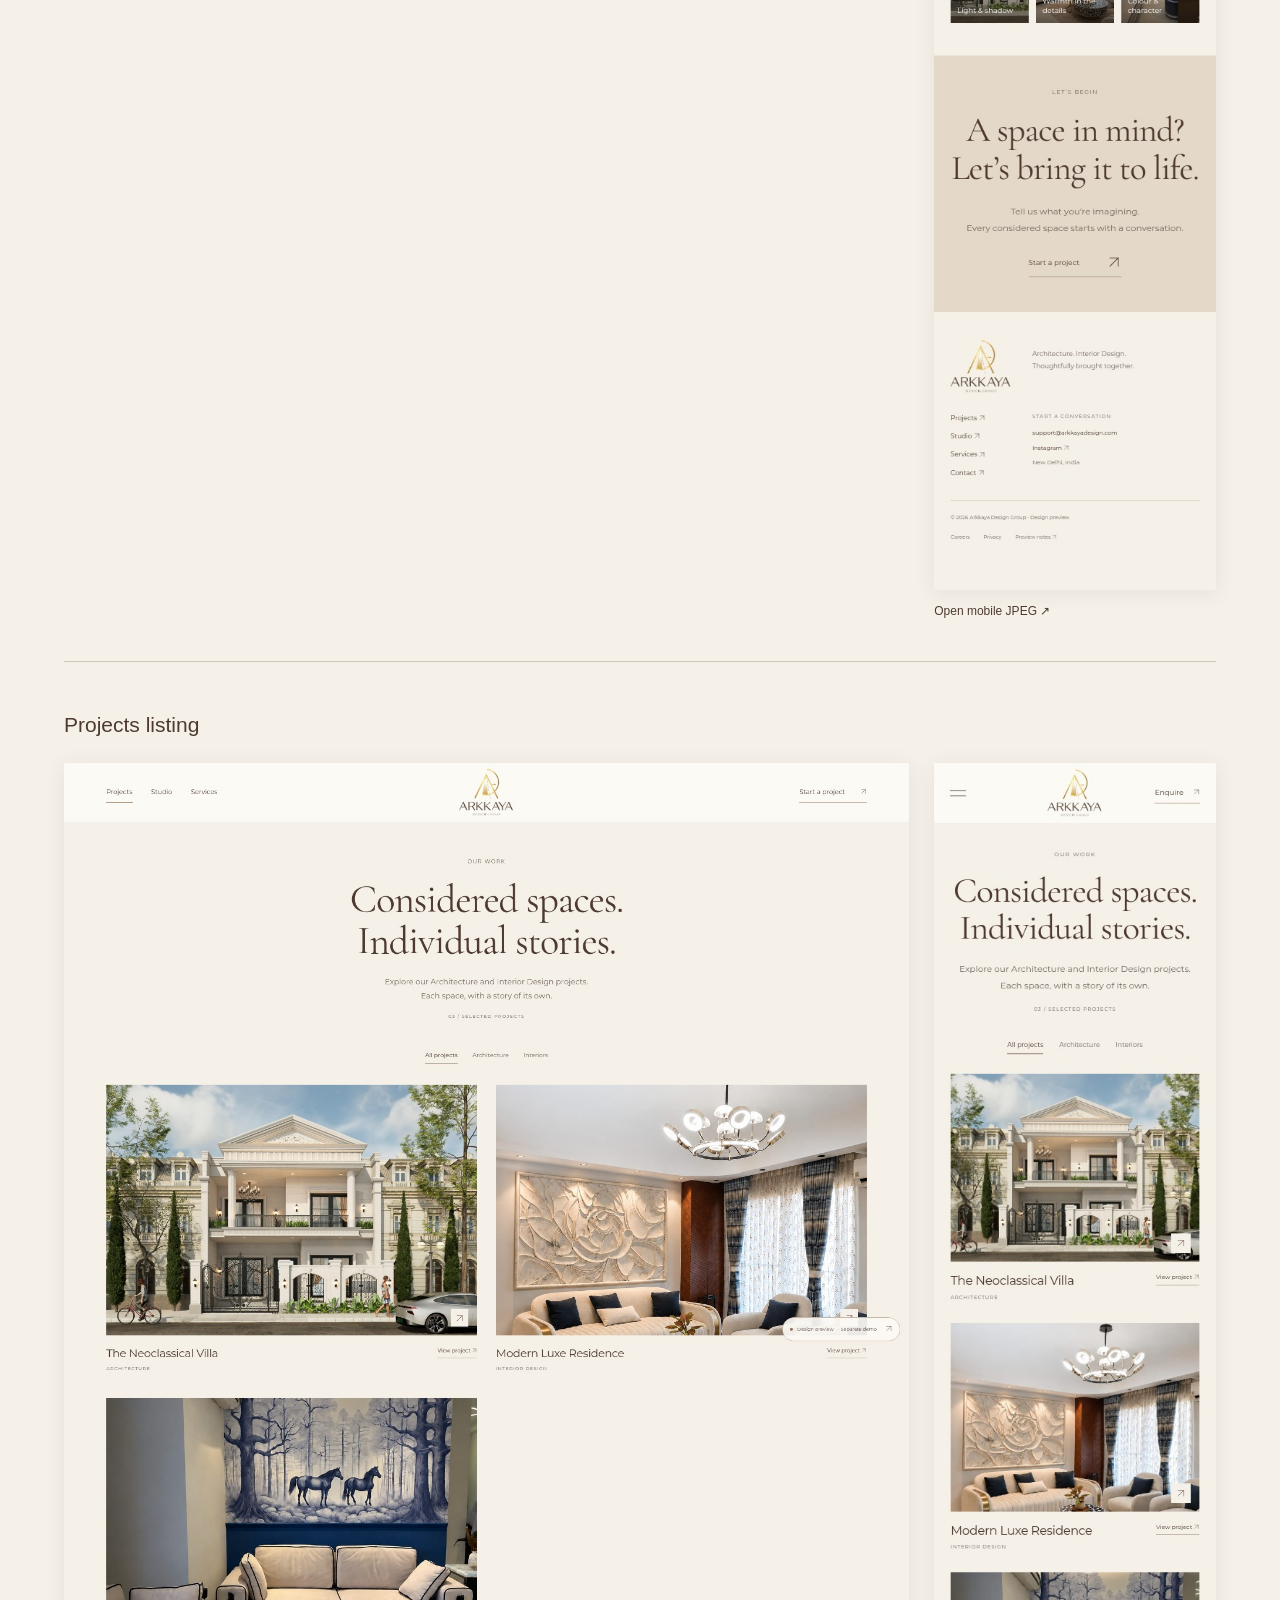
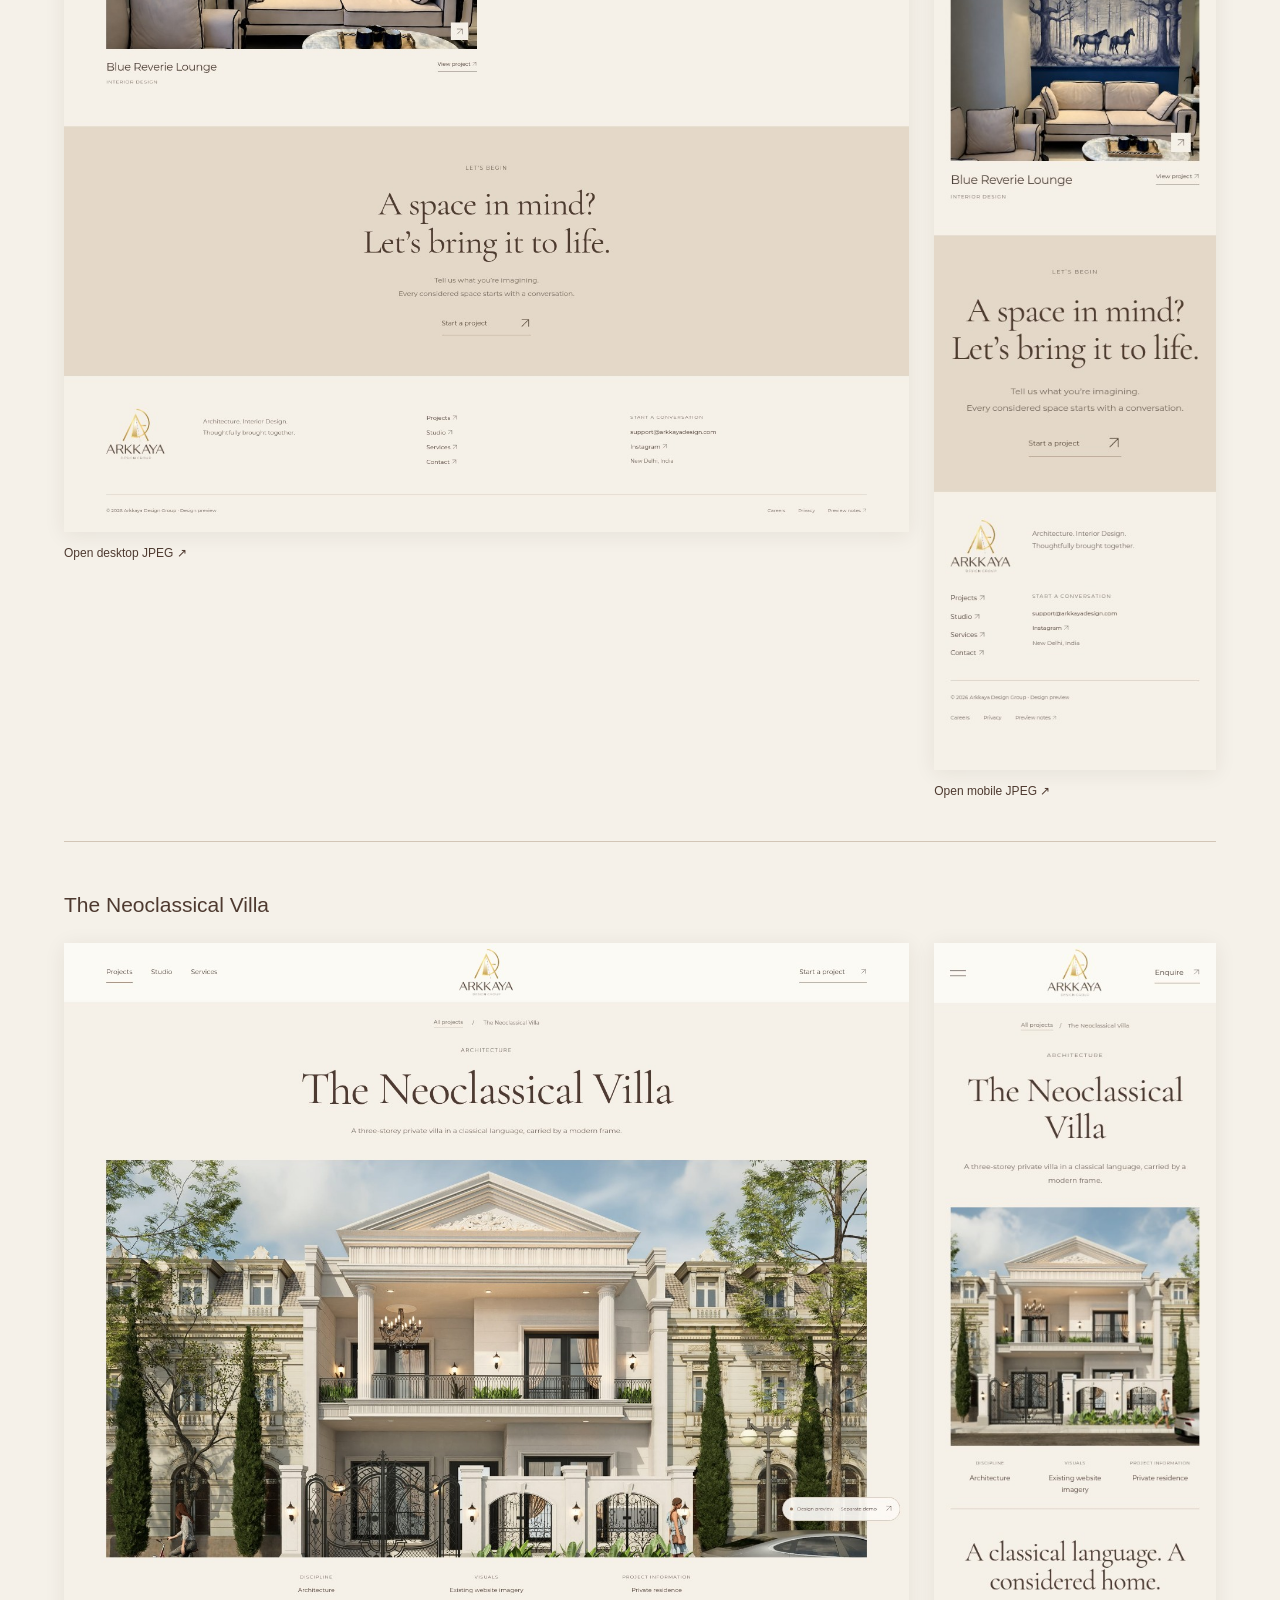
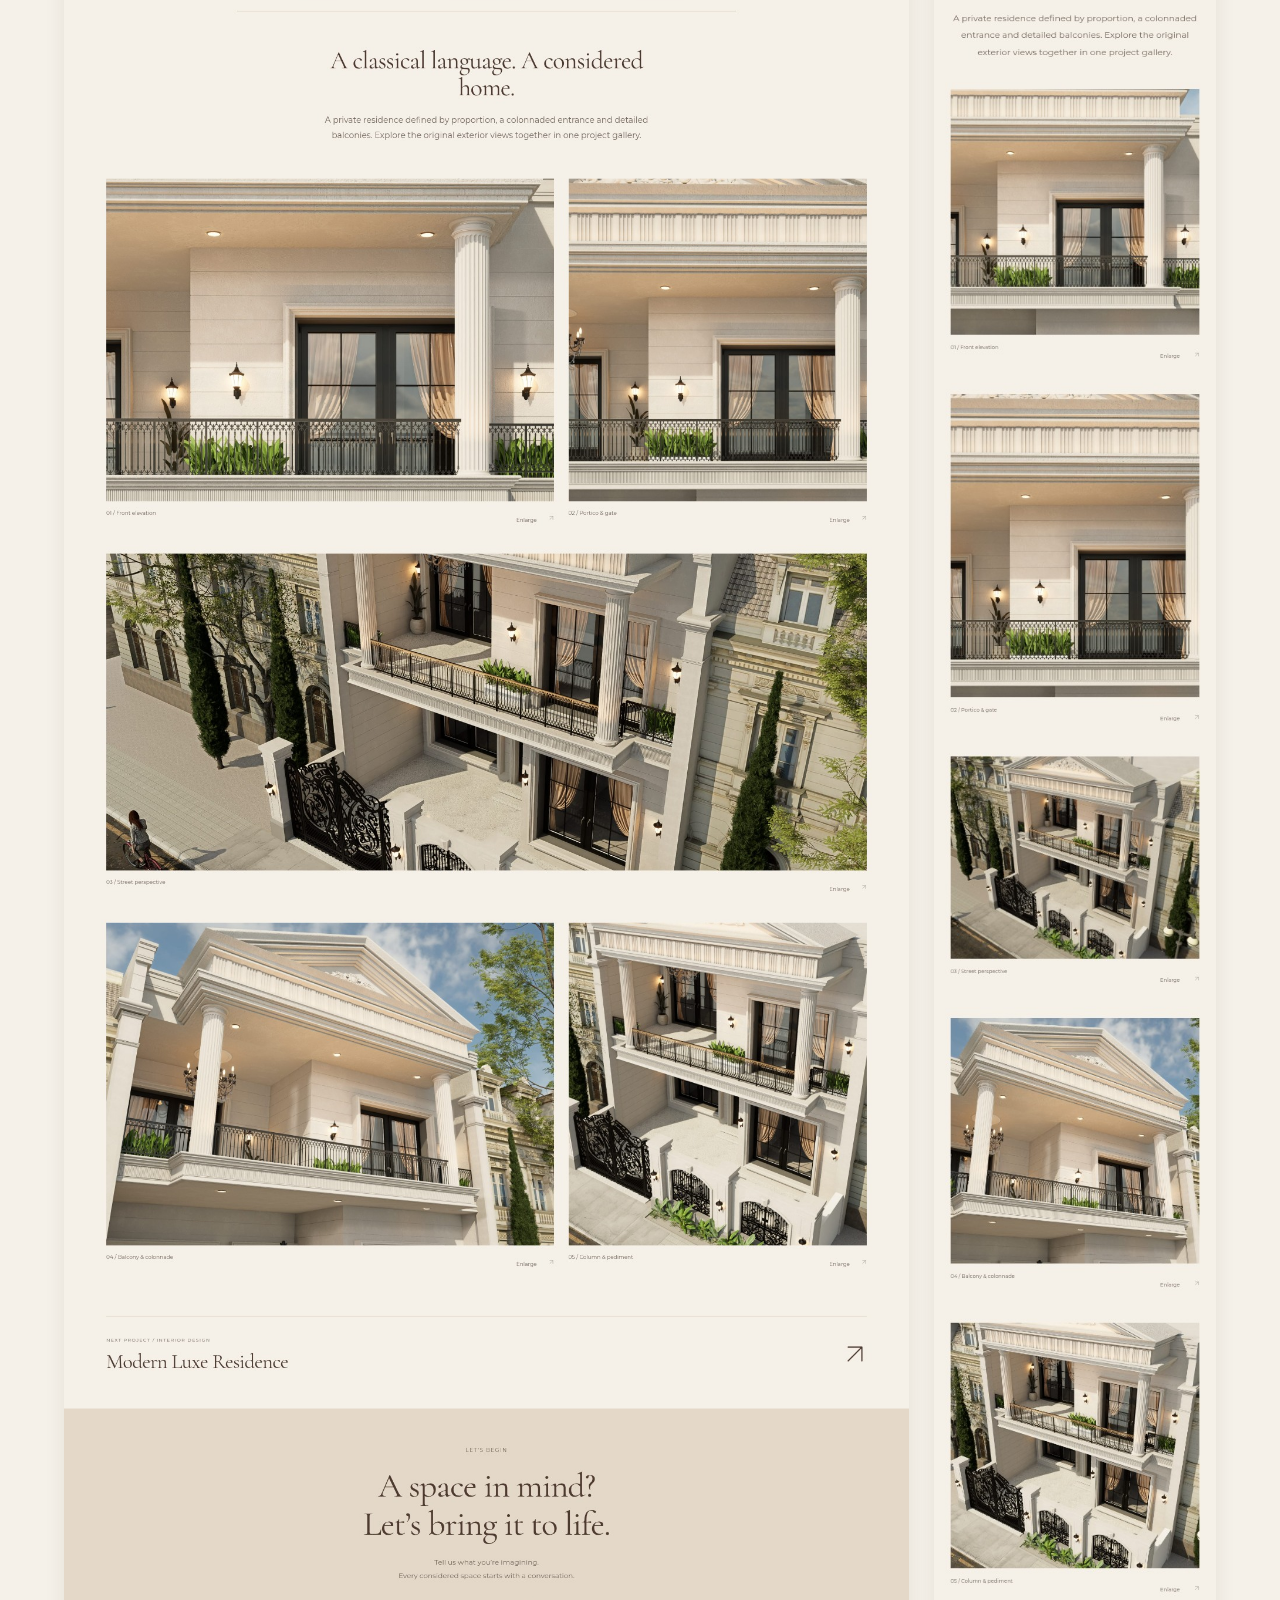
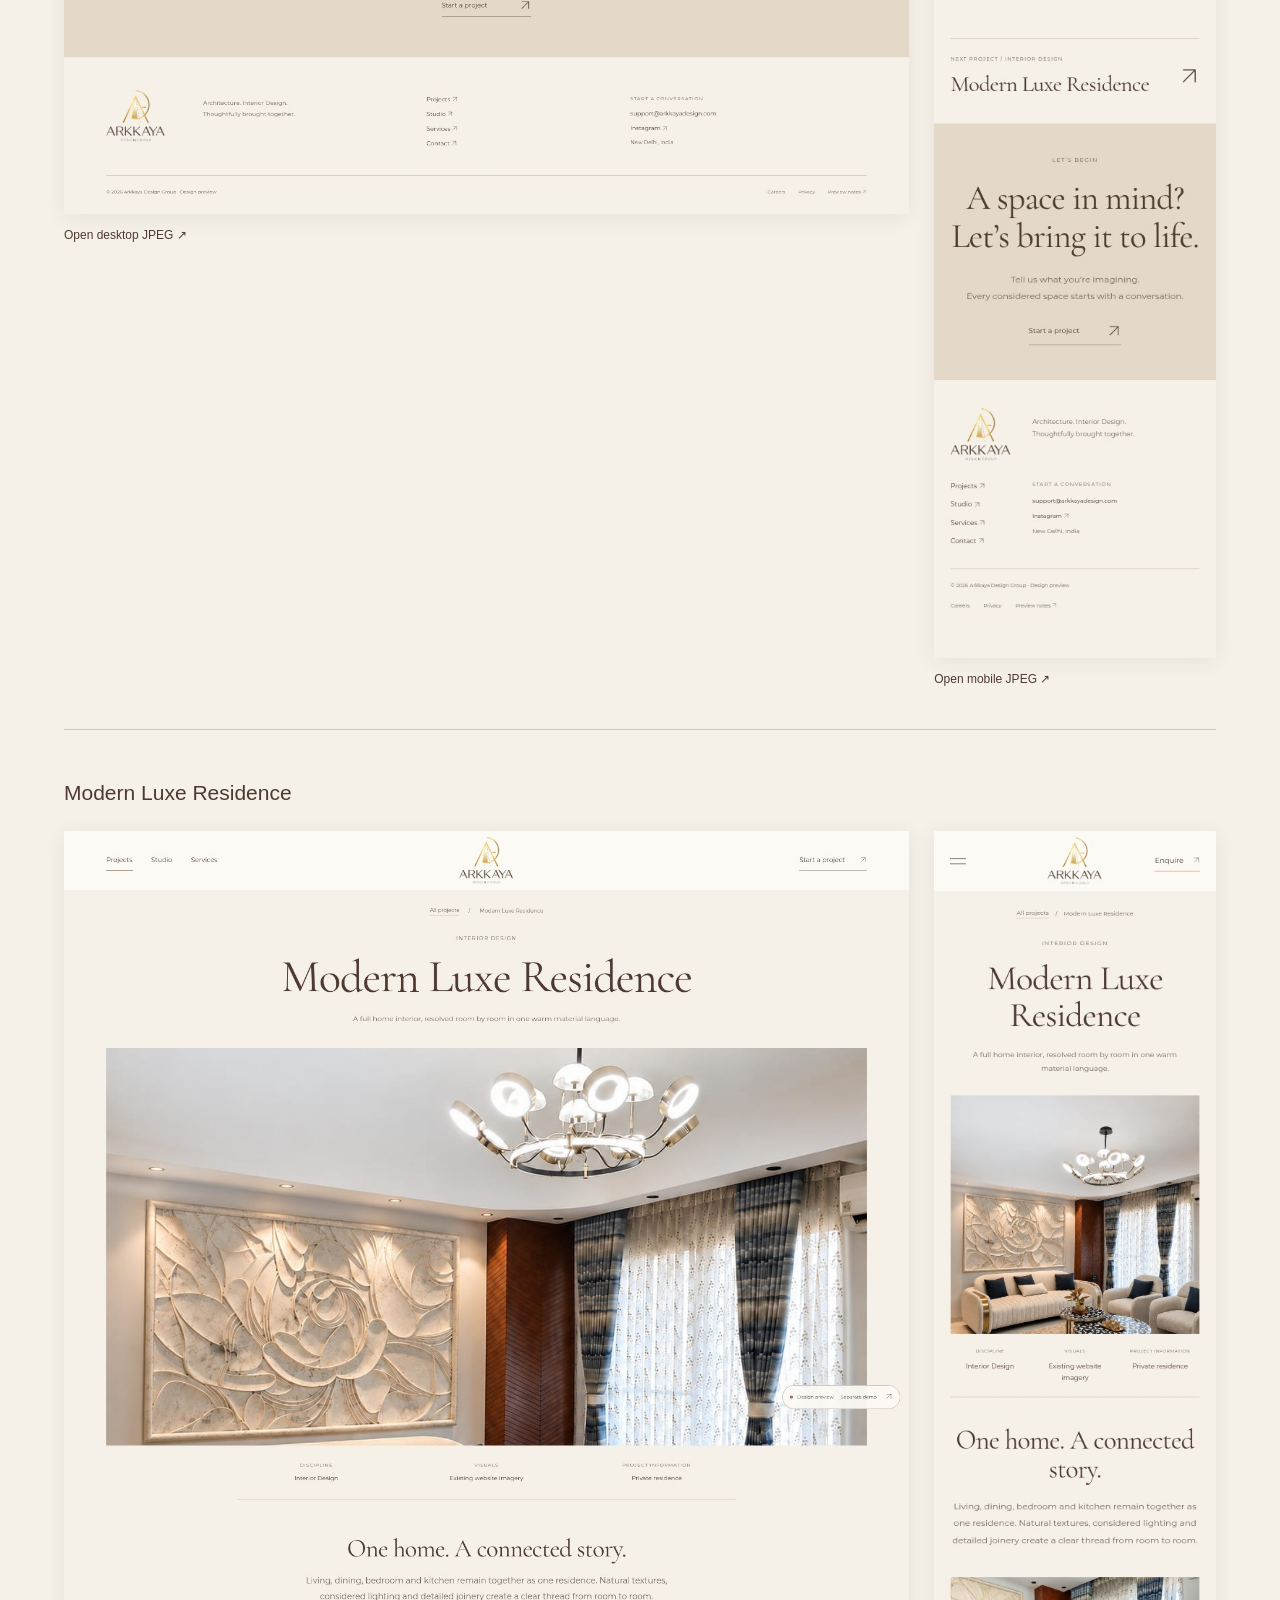
==== commit 0e79bc51: "Redesign separate Arkkaya demo around the B.Form reference" ====
--- a/arkkaya-demo/review.html
+++ b/arkkaya-demo/review.html
@@ -1 +1 @@
-<!doctype html><html lang="en"><meta charset="UTF-8"><meta name="viewport" content="width=device-width,initial-scale=1"><meta name="robots" content="noindex,nofollow"><title>Arkkaya — Client review gallery</title><style>*{box-sizing:border-box}body{margin:0;background:#f6f4ef;color:#40352a;font:16px/1.6 Arial,sans-serif;padding:35px 5vw}header{max-width:1000px;margin:0 auto 45px}h1{font-size:44px;font-weight:400;line-height:1.15;letter-spacing:-2px}p{max-width:780px;color:#75675b}nav{display:flex;gap:15px;flex-wrap:wrap}nav a{padding:12px 20px;background:#70513c;color:white;text-decoration:none}section{max-width:1280px;margin:50px auto}h2{font-size:28px;font-weight:400}article{padding:25px 0 40px;border-top:1px solid #d2c5b6}h3{font-size:21px;font-weight:400}.views{display:grid;grid-template-columns:3fr 1fr;gap:25px;align-items:start}a{color:inherit;text-decoration:none}img{width:100%;display:block;box-shadow:0 3px 20px #392c1914}span{display:block;font-size:12px;margin-top:12px}@media(max-width:600px){body{padding:20px}h1{font-size:35px}.views{grid-template-columns:1fr}.views>a:last-child{max-width:240px}nav a{font-size:12px}}</style><header><p>ARKKAYA DESIGN GROUP / SEPARATE CLIENT DEMO</p><h1>The complete redesign,<br>section by section.</h1><p>Actual JPEG captures of the redesigned website, using the original studio logo, founder photo and project images. Every homepage section and all ten pages are shown in desktop and mobile views. Forms are simulated. The original live website is unchanged.</p><nav><a href="index.html">Open interactive demo ↗</a><a href="deliverables/Arkkaya-All-JPEG-Previews.zip">Download all JPEGs ↓</a><a href="deliverables/Arkaya-Website-Review.zip">Download full demo package ↓</a></nav></header><section><h2>Every homepage section</h2><article><h3>Navigation</h3><div class="views"><a href="previews/section-01-navigation-desktop.jpg" target="_blank"><img src="previews/section-01-navigation-desktop.jpg" alt="Desktop Navigation" loading="lazy"><span>Open desktop JPEG ↗</span></a><a href="previews/section-01-navigation-mobile.jpg" target="_blank"><img src="previews/section-01-navigation-mobile.jpg" alt="Mobile Navigation" loading="lazy"><span>Open mobile JPEG ↗</span></a></div></article><article><h3>Opening image &amp; introduction</h3><div class="views"><a href="previews/section-02-opening-desktop.jpg" target="_blank"><img src="previews/section-02-opening-desktop.jpg" alt="Desktop Opening image &amp; introduction" loading="lazy"><span>Open desktop JPEG ↗</span></a><a href="previews/section-02-opening-mobile.jpg" target="_blank"><img src="previews/section-02-opening-mobile.jpg" alt="Mobile Opening image &amp; introduction" loading="lazy"><span>Open mobile JPEG ↗</span></a></div></article><article><h3>Meet the founders</h3><div class="views"><a href="previews/section-03-founders-desktop.jpg" target="_blank"><img src="previews/section-03-founders-desktop.jpg" alt="Desktop Meet the founders" loading="lazy"><span>Open desktop JPEG ↗</span></a><a href="previews/section-03-founders-mobile.jpg" target="_blank"><img src="previews/section-03-founders-mobile.jpg" alt="Mobile Meet the founders" loading="lazy"><span>Open mobile JPEG ↗</span></a></div></article><article><h3>Selected projects</h3><div class="views"><a href="previews/section-04-selected-projects-desktop.jpg" target="_blank"><img src="previews/section-04-selected-projects-desktop.jpg" alt="Desktop Selected projects" loading="lazy"><span>Open desktop JPEG ↗</span></a><a href="previews/section-04-selected-projects-mobile.jpg" target="_blank"><img src="previews/section-04-selected-projects-mobile.jpg" alt="Mobile Selected projects" loading="lazy"><span>Open mobile JPEG ↗</span></a></div></article><article><h3>Architecture &amp; Interior Design</h3><div class="views"><a href="previews/section-05-services-desktop.jpg" target="_blank"><img src="previews/section-05-services-desktop.jpg" alt="Desktop Architecture &amp; Interior Design" loading="lazy"><span>Open desktop JPEG ↗</span></a><a href="previews/section-05-services-mobile.jpg" target="_blank"><img src="previews/section-05-services-mobile.jpg" alt="Mobile Architecture &amp; Interior Design" loading="lazy"><span>Open mobile JPEG ↗</span></a></div></article><article><h3>Our process</h3><div class="views"><a href="previews/section-06-process-desktop.jpg" target="_blank"><img src="previews/section-06-process-desktop.jpg" alt="Desktop Our process" loading="lazy"><span>Open desktop JPEG ↗</span></a><a href="previews/section-06-process-mobile.jpg" target="_blank"><img src="previews/section-06-process-mobile.jpg" alt="Mobile Our process" loading="lazy"><span>Open mobile JPEG ↗</span></a></div></article><article><h3>9:16 Reel previews</h3><div class="views"><a href="previews/section-07-reels-desktop.jpg" target="_blank"><img src="previews/section-07-reels-desktop.jpg" alt="Desktop 9:16 Reel previews" loading="lazy"><span>Open desktop JPEG ↗</span></a><a href="previews/section-07-reels-mobile.jpg" target="_blank"><img src="previews/section-07-reels-mobile.jpg" alt="Mobile 9:16 Reel previews" loading="lazy"><span>Open mobile JPEG ↗</span></a></div></article><article><h3>Contact invitation</h3><div class="views"><a href="previews/section-08-contact-desktop.jpg" target="_blank"><img src="previews/section-08-contact-desktop.jpg" alt="Desktop Contact invitation" loading="lazy"><span>Open desktop JPEG ↗</span></a><a href="previews/section-08-contact-mobile.jpg" target="_blank"><img src="previews/section-08-contact-mobile.jpg" alt="Mobile Contact invitation" loading="lazy"><span>Open mobile JPEG ↗</span></a></div></article><article><h3>Footer &amp; privacy</h3><div class="views"><a href="previews/section-09-footer-desktop.jpg" target="_blank"><img src="previews/section-09-footer-desktop.jpg" alt="Desktop Footer &amp; privacy" loading="lazy"><span>Open desktop JPEG ↗</span></a><a href="previews/section-09-footer-mobile.jpg" target="_blank"><img src="previews/section-09-footer-mobile.jpg" alt="Mobile Footer &amp; privacy" loading="lazy"><span>Open mobile JPEG ↗</span></a></div></article></section><section><h2>Every page</h2><article><h3>Homepage</h3><div class="views"><a href="previews/page-01-homepage-desktop.jpg" target="_blank"><img src="previews/page-01-homepage-desktop.jpg" alt="Desktop Homepage" loading="lazy"><span>Open desktop JPEG ↗</span></a><a href="previews/page-01-homepage-mobile.jpg" target="_blank"><img src="previews/page-01-homepage-mobile.jpg" alt="Mobile Homepage" loading="lazy"><span>Open mobile JPEG ↗</span></a></div></article><article><h3>Projects listing</h3><div class="views"><a href="previews/page-02-projects-desktop.jpg" target="_blank"><img src="previews/page-02-projects-desktop.jpg" alt="Desktop Projects listing" loading="lazy"><span>Open desktop JPEG ↗</span></a><a href="previews/page-02-projects-mobile.jpg" target="_blank"><img src="previews/page-02-projects-mobile.jpg" alt="Mobile Projects listing" loading="lazy"><span>Open mobile JPEG ↗</span></a></div></article><article><h3>The Neoclassical Villa</h3><div class="views"><a href="previews/page-03-villa-project-desktop.jpg" target="_blank"><img src="previews/page-03-villa-project-desktop.jpg" alt="Desktop The Neoclassical Villa" loading="lazy"><span>Open desktop JPEG ↗</span></a><a href="previews/page-03-villa-project-mobile.jpg" target="_blank"><img src="previews/page-03-villa-project-mobile.jpg" alt="Mobile The Neoclassical Villa" loading="lazy"><span>Open mobile JPEG ↗</span></a></div></article><article><h3>Modern Luxe Residence</h3><div class="views"><a href="previews/page-04-residence-project-desktop.jpg" target="_blank"><img src="previews/page-04-residence-project-desktop.jpg" alt="Desktop Modern Luxe Residence" loading="lazy"><span>Open desktop JPEG ↗</span></a><a href="previews/page-04-residence-project-mobile.jpg" target="_blank"><img src="previews/page-04-residence-project-mobile.jpg" alt="Mobile Modern Luxe Residence" loading="lazy"><span>Open mobile JPEG ↗</span></a></div></article><article><h3>Blue Reverie Lounge</h3><div class="views"><a href="previews/page-05-lounge-project-desktop.jpg" target="_blank"><img src="previews/page-05-lounge-project-desktop.jpg" alt="Desktop Blue Reverie Lounge" loading="lazy"><span>Open desktop JPEG ↗</span></a><a href="previews/page-05-lounge-project-mobile.jpg" target="_blank"><img src="previews/page-05-lounge-project-mobile.jpg" alt="Mobile Blue Reverie Lounge" loading="lazy"><span>Open mobile JPEG ↗</span></a></div></article><article><h3>Services</h3><div class="views"><a href="previews/page-06-services-desktop.jpg" target="_blank"><img src="previews/page-06-services-desktop.jpg" alt="Desktop Services" loading="lazy"><span>Open desktop JPEG ↗</span></a><a href="previews/page-06-services-mobile.jpg" target="_blank"><img src="previews/page-06-services-mobile.jpg" alt="Mobile Services" loading="lazy"><span>Open mobile JPEG ↗</span></a></div></article><article><h3>Studio &amp; Founders</h3><div class="views"><a href="previews/page-07-studio-desktop.jpg" target="_blank"><img src="previews/page-07-studio-desktop.jpg" alt="Desktop Studio &amp; Founders" loading="lazy"><span>Open desktop JPEG ↗</span></a><a href="previews/page-07-studio-mobile.jpg" target="_blank"><img src="previews/page-07-studio-mobile.jpg" alt="Mobile Studio &amp; Founders" loading="lazy"><span>Open mobile JPEG ↗</span></a></div></article><article><h3>Contact</h3><div class="views"><a href="previews/page-08-contact-desktop.jpg" target="_blank"><img src="previews/page-08-contact-desktop.jpg" alt="Desktop Contact" loading="lazy"><span>Open desktop JPEG ↗</span></a><a href="previews/page-08-contact-mobile.jpg" target="_blank"><img src="previews/page-08-contact-mobile.jpg" alt="Mobile Contact" loading="lazy"><span>Open mobile JPEG ↗</span></a></div></article><article><h3>Careers</h3><div class="views"><a href="previews/page-09-careers-desktop.jpg" target="_blank"><img src="previews/page-09-careers-desktop.jpg" alt="Desktop Careers" loading="lazy"><span>Open desktop JPEG ↗</span></a><a href="previews/page-09-careers-mobile.jpg" target="_blank"><img src="previews/page-09-careers-mobile.jpg" alt="Mobile Careers" loading="lazy"><span>Open mobile JPEG ↗</span></a></div></article><article><h3>Demo privacy</h3><div class="views"><a href="previews/page-10-privacy-desktop.jpg" target="_blank"><img src="previews/page-10-privacy-desktop.jpg" alt="Desktop Demo privacy" loading="lazy"><span>Open desktop JPEG ↗</span></a><a href="previews/page-10-privacy-mobile.jpg" target="_blank"><img src="previews/page-10-privacy-mobile.jpg" alt="Mobile Demo privacy" loading="lazy"><span>Open mobile JPEG ↗</span></a></div></article></section></html>+<!doctype html><html lang="en"><meta charset="UTF-8"><meta name="viewport" content="width=device-width,initial-scale=1"><meta name="robots" content="noindex,nofollow"><title>Arkkaya — Client review gallery</title><style>*{box-sizing:border-box}body{margin:0;background:#f5f1e9;color:#4e3a30;font:16px/1.6 Arial,sans-serif;padding:35px 5vw}header{max-width:1000px;margin:0 auto 45px}h1{font-size:44px;font-weight:400;line-height:1.15;letter-spacing:-2px}p{max-width:780px;color:#75675b}nav{display:flex;gap:15px;flex-wrap:wrap}nav a{padding:12px 20px;background:#654b3c;color:white;text-decoration:none}section{max-width:1280px;margin:50px auto}h2{font-size:28px;font-weight:400}article{padding:25px 0 40px;border-top:1px solid #d2c5b6}h3{font-size:21px;font-weight:400}.views{display:grid;grid-template-columns:3fr 1fr;gap:25px;align-items:start}a{color:inherit;text-decoration:none}img{width:100%;display:block;box-shadow:0 3px 20px #392c1914}span{display:block;font-size:12px;margin-top:12px}@media(max-width:600px){body{padding:20px}h1{font-size:35px}.views{grid-template-columns:1fr}.views>a:last-child{max-width:240px}nav a{font-size:12px}}</style><header><p>ARKKAYA DESIGN GROUP / SEPARATE CLIENT DEMO</p><h1>The complete redesign,<br>section by section.</h1><p>B.Form reference-led revision: full-width photography, a centred studio story, material studies and a simple dot-line process. Uses the original Arkkaya logo, founder photo and project images. Every homepage section and all ten pages are shown in desktop and mobile views. Forms are simulated. The original live website is unchanged.</p><nav><a href="index.html">Open interactive demo ↗</a><a href="deliverables/Arkkaya-All-JPEG-Previews.zip">Download all JPEGs ↓</a><a href="deliverables/Arkaya-Website-Review.zip">Download full demo package ↓</a></nav></header><section><h2>Every homepage section</h2><article><h3>Navigation</h3><div class="views"><a href="previews/section-01-navigation-desktop.jpg" target="_blank"><img src="previews/section-01-navigation-desktop.jpg" alt="Desktop Navigation" loading="lazy"><span>Open desktop JPEG ↗</span></a><a href="previews/section-01-navigation-mobile.jpg" target="_blank"><img src="previews/section-01-navigation-mobile.jpg" alt="Mobile Navigation" loading="lazy"><span>Open mobile JPEG ↗</span></a></div></article><article><h3>Opening image &amp; introduction</h3><div class="views"><a href="previews/section-02-opening-desktop.jpg" target="_blank"><img src="previews/section-02-opening-desktop.jpg" alt="Desktop Opening image &amp; introduction" loading="lazy"><span>Open desktop JPEG ↗</span></a><a href="previews/section-02-opening-mobile.jpg" target="_blank"><img src="previews/section-02-opening-mobile.jpg" alt="Mobile Opening image &amp; introduction" loading="lazy"><span>Open mobile JPEG ↗</span></a></div></article><article><h3>Meet the founders</h3><div class="views"><a href="previews/section-03-founders-desktop.jpg" target="_blank"><img src="previews/section-03-founders-desktop.jpg" alt="Desktop Meet the founders" loading="lazy"><span>Open desktop JPEG ↗</span></a><a href="previews/section-03-founders-mobile.jpg" target="_blank"><img src="previews/section-03-founders-mobile.jpg" alt="Mobile Meet the founders" loading="lazy"><span>Open mobile JPEG ↗</span></a></div></article><article><h3>Selected projects</h3><div class="views"><a href="previews/section-04-selected-projects-desktop.jpg" target="_blank"><img src="previews/section-04-selected-projects-desktop.jpg" alt="Desktop Selected projects" loading="lazy"><span>Open desktop JPEG ↗</span></a><a href="previews/section-04-selected-projects-mobile.jpg" target="_blank"><img src="previews/section-04-selected-projects-mobile.jpg" alt="Mobile Selected projects" loading="lazy"><span>Open mobile JPEG ↗</span></a></div></article><article><h3>Architecture &amp; Interior Design</h3><div class="views"><a href="previews/section-05-services-desktop.jpg" target="_blank"><img src="previews/section-05-services-desktop.jpg" alt="Desktop Architecture &amp; Interior Design" loading="lazy"><span>Open desktop JPEG ↗</span></a><a href="previews/section-05-services-mobile.jpg" target="_blank"><img src="previews/section-05-services-mobile.jpg" alt="Mobile Architecture &amp; Interior Design" loading="lazy"><span>Open mobile JPEG ↗</span></a></div></article><article><h3>Our process</h3><div class="views"><a href="previews/section-06-process-desktop.jpg" target="_blank"><img src="previews/section-06-process-desktop.jpg" alt="Desktop Our process" loading="lazy"><span>Open desktop JPEG ↗</span></a><a href="previews/section-06-process-mobile.jpg" target="_blank"><img src="previews/section-06-process-mobile.jpg" alt="Mobile Our process" loading="lazy"><span>Open mobile JPEG ↗</span></a></div></article><article><h3>9:16 Reel previews</h3><div class="views"><a href="previews/section-07-reels-desktop.jpg" target="_blank"><img src="previews/section-07-reels-desktop.jpg" alt="Desktop 9:16 Reel previews" loading="lazy"><span>Open desktop JPEG ↗</span></a><a href="previews/section-07-reels-mobile.jpg" target="_blank"><img src="previews/section-07-reels-mobile.jpg" alt="Mobile 9:16 Reel previews" loading="lazy"><span>Open mobile JPEG ↗</span></a></div></article><article><h3>Contact invitation</h3><div class="views"><a href="previews/section-08-contact-desktop.jpg" target="_blank"><img src="previews/section-08-contact-desktop.jpg" alt="Desktop Contact invitation" loading="lazy"><span>Open desktop JPEG ↗</span></a><a href="previews/section-08-contact-mobile.jpg" target="_blank"><img src="previews/section-08-contact-mobile.jpg" alt="Mobile Contact invitation" loading="lazy"><span>Open mobile JPEG ↗</span></a></div></article><article><h3>Footer &amp; privacy</h3><div class="views"><a href="previews/section-09-footer-desktop.jpg" target="_blank"><img src="previews/section-09-footer-desktop.jpg" alt="Desktop Footer &amp; privacy" loading="lazy"><span>Open desktop JPEG ↗</span></a><a href="previews/section-09-footer-mobile.jpg" target="_blank"><img src="previews/section-09-footer-mobile.jpg" alt="Mobile Footer &amp; privacy" loading="lazy"><span>Open mobile JPEG ↗</span></a></div></article></section><section><h2>Every page</h2><article><h3>Homepage</h3><div class="views"><a href="previews/page-01-homepage-desktop.jpg" target="_blank"><img src="previews/page-01-homepage-desktop.jpg" alt="Desktop Homepage" loading="lazy"><span>Open desktop JPEG ↗</span></a><a href="previews/page-01-homepage-mobile.jpg" target="_blank"><img src="previews/page-01-homepage-mobile.jpg" alt="Mobile Homepage" loading="lazy"><span>Open mobile JPEG ↗</span></a></div></article><article><h3>Projects listing</h3><div class="views"><a href="previews/page-02-projects-desktop.jpg" target="_blank"><img src="previews/page-02-projects-desktop.jpg" alt="Desktop Projects listing" loading="lazy"><span>Open desktop JPEG ↗</span></a><a href="previews/page-02-projects-mobile.jpg" target="_blank"><img src="previews/page-02-projects-mobile.jpg" alt="Mobile Projects listing" loading="lazy"><span>Open mobile JPEG ↗</span></a></div></article><article><h3>The Neoclassical Villa</h3><div class="views"><a href="previews/page-03-villa-project-desktop.jpg" target="_blank"><img src="previews/page-03-villa-project-desktop.jpg" alt="Desktop The Neoclassical Villa" loading="lazy"><span>Open desktop JPEG ↗</span></a><a href="previews/page-03-villa-project-mobile.jpg" target="_blank"><img src="previews/page-03-villa-project-mobile.jpg" alt="Mobile The Neoclassical Villa" loading="lazy"><span>Open mobile JPEG ↗</span></a></div></article><article><h3>Modern Luxe Residence</h3><div class="views"><a href="previews/page-04-residence-project-desktop.jpg" target="_blank"><img src="previews/page-04-residence-project-desktop.jpg" alt="Desktop Modern Luxe Residence" loading="lazy"><span>Open desktop JPEG ↗</span></a><a href="previews/page-04-residence-project-mobile.jpg" target="_blank"><img src="previews/page-04-residence-project-mobile.jpg" alt="Mobile Modern Luxe Residence" loading="lazy"><span>Open mobile JPEG ↗</span></a></div></article><article><h3>Blue Reverie Lounge</h3><div class="views"><a href="previews/page-05-lounge-project-desktop.jpg" target="_blank"><img src="previews/page-05-lounge-project-desktop.jpg" alt="Desktop Blue Reverie Lounge" loading="lazy"><span>Open desktop JPEG ↗</span></a><a href="previews/page-05-lounge-project-mobile.jpg" target="_blank"><img src="previews/page-05-lounge-project-mobile.jpg" alt="Mobile Blue Reverie Lounge" loading="lazy"><span>Open mobile JPEG ↗</span></a></div></article><article><h3>Services</h3><div class="views"><a href="previews/page-06-services-desktop.jpg" target="_blank"><img src="previews/page-06-services-desktop.jpg" alt="Desktop Services" loading="lazy"><span>Open desktop JPEG ↗</span></a><a href="previews/page-06-services-mobile.jpg" target="_blank"><img src="previews/page-06-services-mobile.jpg" alt="Mobile Services" loading="lazy"><span>Open mobile JPEG ↗</span></a></div></article><article><h3>Studio &amp; Founders</h3><div class="views"><a href="previews/page-07-studio-desktop.jpg" target="_blank"><img src="previews/page-07-studio-desktop.jpg" alt="Desktop Studio &amp; Founders" loading="lazy"><span>Open desktop JPEG ↗</span></a><a href="previews/page-07-studio-mobile.jpg" target="_blank"><img src="previews/page-07-studio-mobile.jpg" alt="Mobile Studio &amp; Founders" loading="lazy"><span>Open mobile JPEG ↗</span></a></div></article><article><h3>Contact</h3><div class="views"><a href="previews/page-08-contact-desktop.jpg" target="_blank"><img src="previews/page-08-contact-desktop.jpg" alt="Desktop Contact" loading="lazy"><span>Open desktop JPEG ↗</span></a><a href="previews/page-08-contact-mobile.jpg" target="_blank"><img src="previews/page-08-contact-mobile.jpg" alt="Mobile Contact" loading="lazy"><span>Open mobile JPEG ↗</span></a></div></article><article><h3>Careers</h3><div class="views"><a href="previews/page-09-careers-desktop.jpg" target="_blank"><img src="previews/page-09-careers-desktop.jpg" alt="Desktop Careers" loading="lazy"><span>Open desktop JPEG ↗</span></a><a href="previews/page-09-careers-mobile.jpg" target="_blank"><img src="previews/page-09-careers-mobile.jpg" alt="Mobile Careers" loading="lazy"><span>Open mobile JPEG ↗</span></a></div></article><article><h3>Demo privacy</h3><div class="views"><a href="previews/page-10-privacy-desktop.jpg" target="_blank"><img src="previews/page-10-privacy-desktop.jpg" alt="Desktop Demo privacy" loading="lazy"><span>Open desktop JPEG ↗</span></a><a href="previews/page-10-privacy-mobile.jpg" target="_blank"><img src="previews/page-10-privacy-mobile.jpg" alt="Mobile Demo privacy" loading="lazy"><span>Open mobile JPEG ↗</span></a></div></article></section></html>
